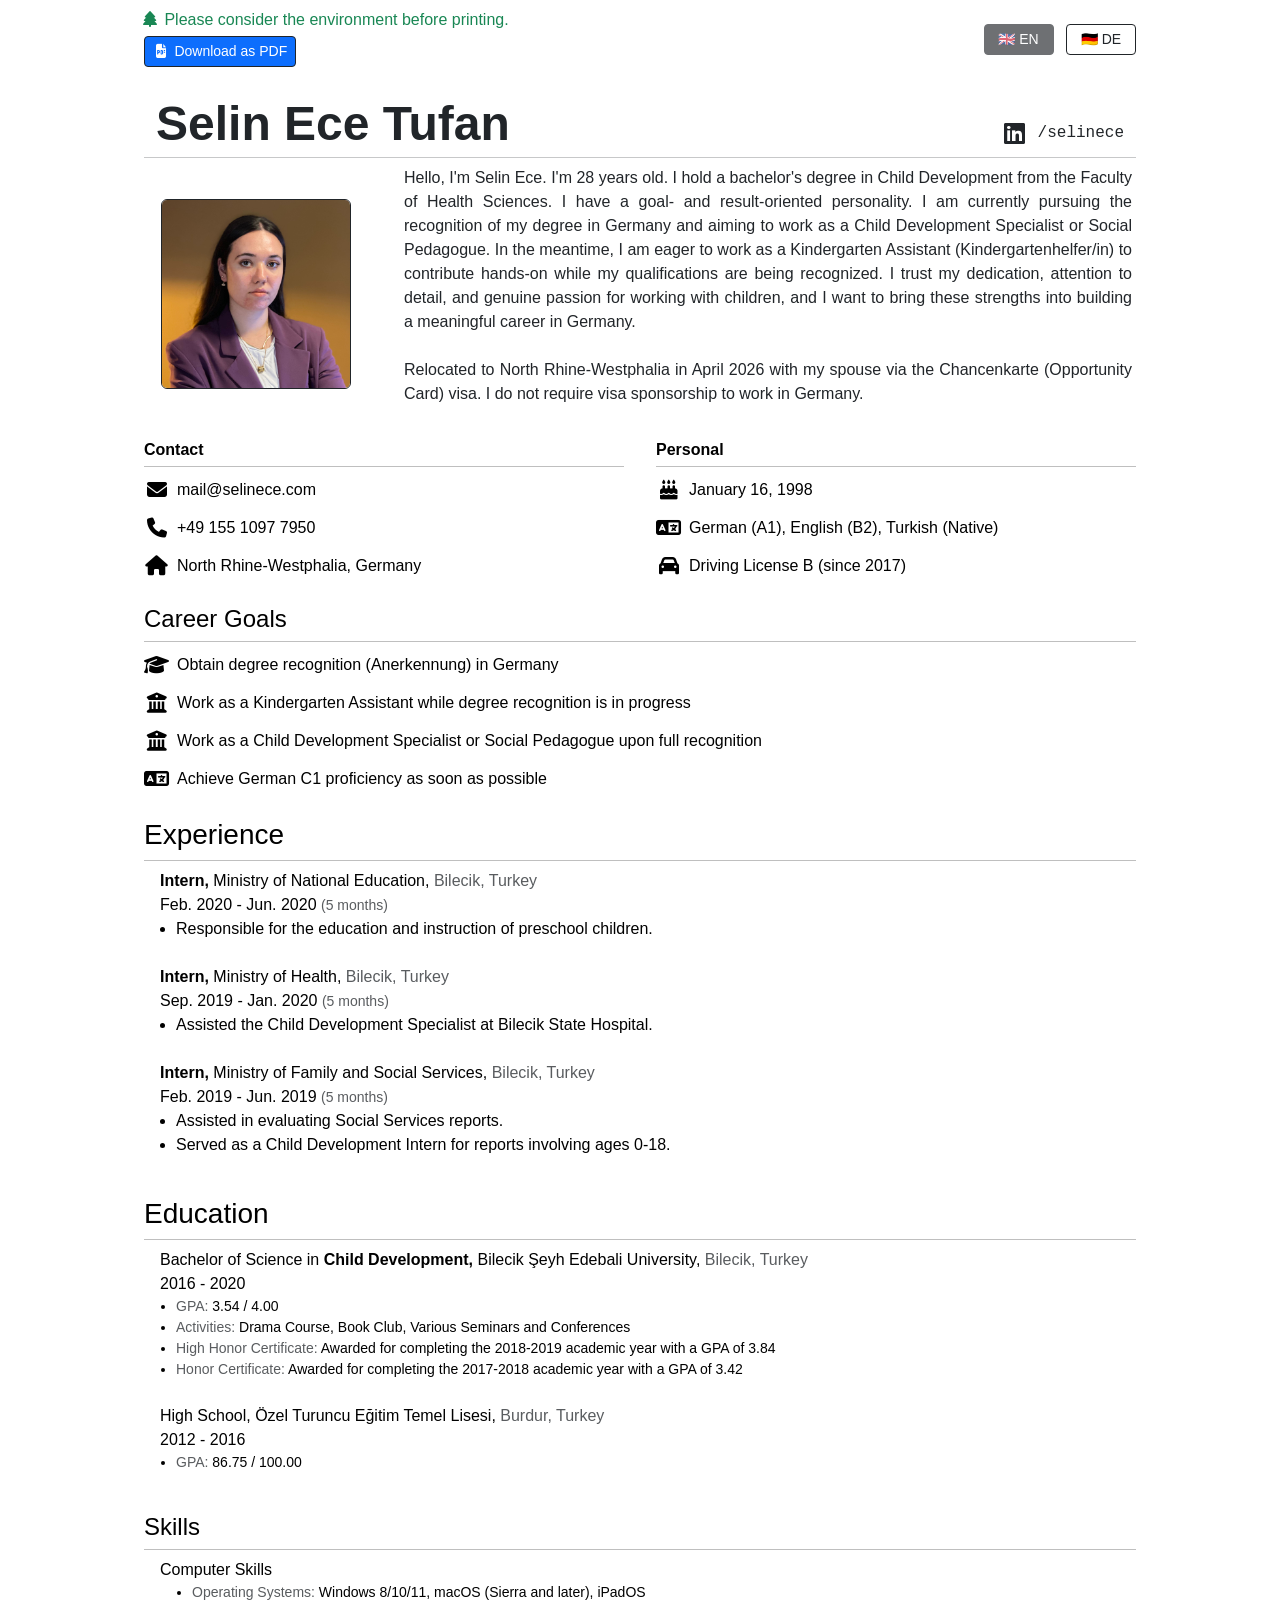
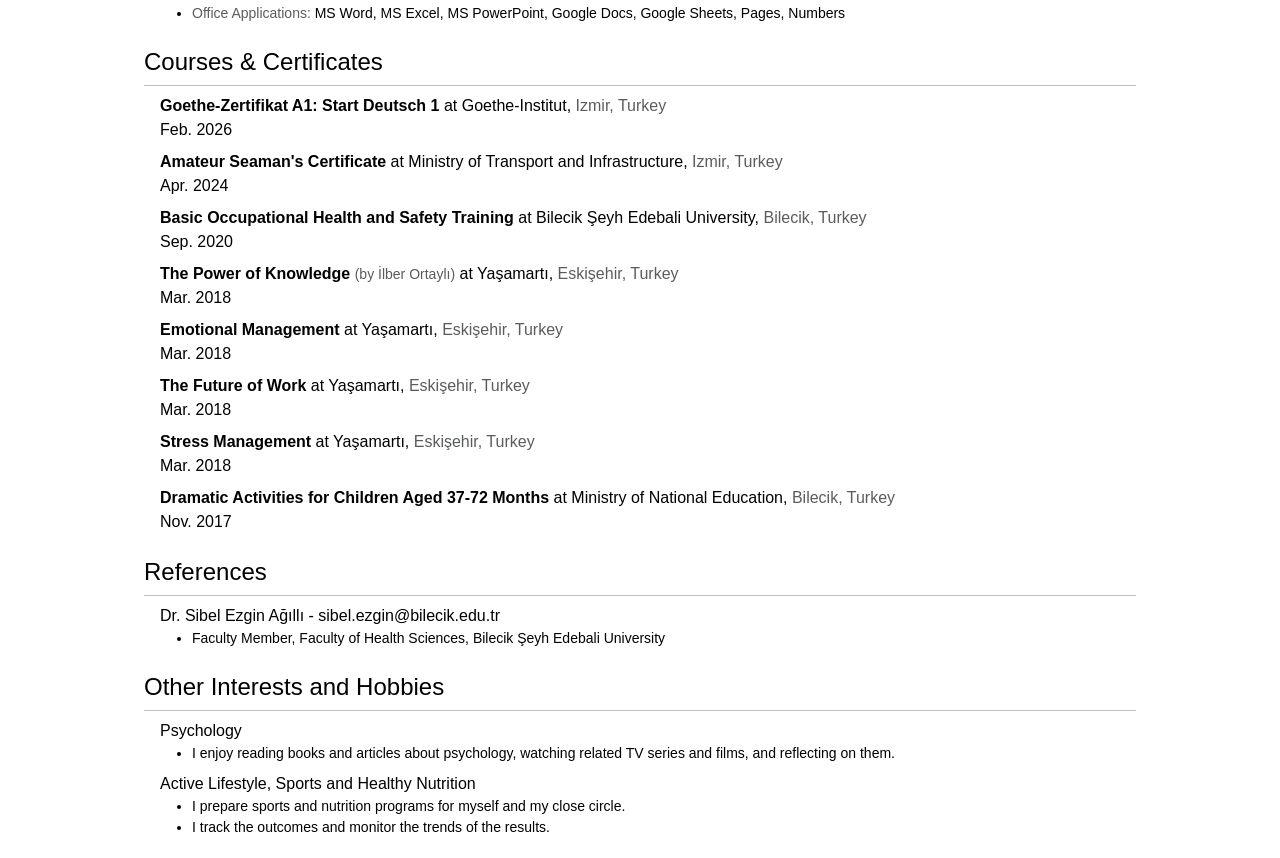
==== index.html @ 8e768ae7 "UI improvements: language selector, spacing, layout tweaks" ====
<!DOCTYPE html>
<html lang="en">

<head>

    <meta charset="utf-8">
    <meta name="keywords"
          content="Selin Ece Tufan">
    <meta name="description" content="Selin Ece Tufan's Personal Website">
    <meta name="author" content="Selin Ece Tufan">
    <meta name="google" content="notranslate"/>
    <meta name="viewport" content="width=device-width, initial-scale=1">
    <meta name="theme-color" content="#ffffff">
    <link rel="canonical" href="https://selinece.com"/>
    <link rel="alternate" hreflang="en" href="https://selinece.com/"/>
    <link rel="alternate" hreflang="de" href="https://selinece.com/de/"/>
    <link rel="alternate" hreflang="x-default" href="https://selinece.com/"/>

    <!-- Open Graph -->
    <meta property="og:type" content="website">
    <meta property="og:title" content="Selin Ece Tufan">
    <meta property="og:description" content="Selin Ece Tufan's Personal Website">
    <meta property="og:url" content="https://selinece.com/">
    <meta property="og:site_name" content="Selin Ece Tufan">

    <!-- Twitter/X Card -->
    <meta name="twitter:card" content="summary">
    <meta name="twitter:title" content="Selin Ece Tufan">
    <meta name="twitter:description" content="Selin Ece Tufan's Personal Website">
    <link rel="stylesheet" href="https://cdn.jsdelivr.net/npm/bootstrap@5.3.8/dist/css/bootstrap.min.css"
          integrity="sha384-sRIl4kxILFvY47J16cr9ZwB07vP4J8+LH7qKQnuqkuIAvNWLzeN8tE5YBujZqJLB" crossorigin="anonymous">
    <link href="assets/fontawesome-free-6.2.1-web/css/fontawesome.css" rel="stylesheet">
    <link href="assets/fontawesome-free-6.2.1-web/css/brands.css" rel="stylesheet">
    <link href="assets/fontawesome-free-6.2.1-web/css/solid.css" rel="stylesheet">
    <link rel="stylesheet" href="css/style.css">
    <title>Selin Ece Tufan</title>

    <!-- Structured Data -->
    <script type="application/ld+json">
    {
        "@context": "https://schema.org",
        "@type": "Person",
        "name": "Selin Ece Tufan",
        "url": "https://selinece.com",
        "image": "https://selinece.com/images/me.jpeg",
        "email": "mail@selinece.com",
        "address": {
            "@type": "PostalAddress",
            "addressRegion": "North Rhine-Westphalia",
            "addressCountry": "DE"
        },
        "sameAs": [
            "https://www.linkedin.com/in/selinece"
        ],
        "alumniOf": [
            {
                "@type": "CollegeOrUniversity",
                "name": "Bilecik Şeyh Edebali University"
            }
        ]
    }
    </script>
</head>

<body>
<div class="container content-width">

    <div class="row d-print-none align-items-center mt-2">
        <div class="col text-start">
			<span class="text-success">
				<i class="fas fa-tree fa-fw"></i>
				Please consider the environment before printing.
			</span>
            <br>
            <a class="btn btn-primary btn-sm m-1 border border-dark" href="pdf/Selin Ece Tufan.pdf"
               role="button">
                <i class="fas fa-file-pdf fa-fw"></i>
                Download as PDF
            </a>
        </div>
        <div class="col-auto text-end">
            <a href="/" class="btn btn-sm btn-dark m-1 disabled" style="min-width:70px;">🇬🇧 EN</a>
            <a href="/de/" class="btn btn-sm btn-outline-dark m-1" style="min-width:70px;">🇩🇪 DE</a>
        </div>
    </div>
    <div class="mb-4 d-print-none"></div>

    <div class="row justify-content-between ms-1 me-1 align-items-end">
        <div class="col-12 col-md-auto">
            <h1 class="display-5 text-nowrap m-0 fw-bold">
                Selin Ece Tufan
            </h1>
        </div>
        <div class="col-12 col-md-auto mt-2 mt-md-0">
            <div class="d-flex align-items-end">
                <div>
                    <a href="https://www.linkedin.com/in/selinece">
                        <i class="fab fa-linkedin fa-fw h4 text-dark"></i>
                    </a>
                </div>
                <p class="mb-2 ms-2 text-dark font-monospace">/selinece</p>
            </div>
        </div>
    </div>
    <hr class="my-1 ms-1 me-1 mb-2">
    <div class="row">
        <div class="col-md-3 d-flex align-items-center justify-content-center">
            <img src="images/me.jpeg" alt="Selin Ece Tufan" class="rounded img-fluid border border-dark"
                 style="max-height:190px;">
        </div>
        <div class="col ms-2 me-2">
            <p class="text-justify">
                Hello, I'm Selin Ece. I'm 28 years old. I hold a bachelor's degree in Child Development from the Faculty of Health Sciences. I have a goal- and result-oriented personality. I am currently pursuing the recognition of my degree in Germany and aiming to work as a Child Development Specialist or Social Pedagogue. In the meantime, I am eager to work as a Kindergarten Assistant (Kindergartenhelfer/in) to contribute hands-on while my qualifications are being recognized. I trust my dedication, attention to detail, and genuine passion for working with children, and I want to bring these strengths into building a meaningful career in Germany.
                <br><br>
                Relocated to North Rhine-Westphalia in April 2026 with my spouse via the Chancenkarte (Opportunity Card) visa. I do not require visa sponsorship to work in Germany.
            </p>
        </div>
    </div>

    <div class="row mt-3">
        <div class="col-md-6">
            <table class="table table-sm table-borderless">
                <thead>
                <tr>
                    <th class="mt-0 pt-0 mb-0 pb-0" colspan="2" scope="col">Contact</th>
                </tr>
                <tr>
                    <th colspan="2" scope="col">
                        <hr class="m-0">
                    </th>
                </tr>
                </thead>
                <tbody>
                <tr>
                    <td class="text-center lead max-w-30"><i class="fas fa-envelope fa-fw"></i></td>
                    <td class="align-middle">mail@selinece.com</td>
                </tr>
                <tr>
                    <td class="text-center lead max-w-30"><i class="fas fa-phone fa-fw"></i></td>
                    <td class="align-middle">+49 155 1097 7950</td>
                </tr>
                <tr>
                    <td class="text-center lead max-w-30"><i class="fas fa-home fa-fw"></i></td>
                    <td class="align-middle">North Rhine-Westphalia, Germany</td>
                </tr>
                </tbody>
            </table>
        </div>
        <div class="col-md-6">
            <table class="table table-sm table-borderless">
                <thead>
                <tr>
                    <th class="mt-0 pt-0 mb-0 pb-0" colspan="2" scope="col">Personal</th>
                </tr>
                <tr>
                    <th colspan="2" scope="col">
                        <hr class="m-0">
                    </th>
                </tr>
                </thead>
                <tbody>
                <tr>
                    <td class="text-center lead max-w-30"><i class="fas fa-birthday-cake"></i></td>
                    <td class="align-middle">January 16, 1998</td>
                </tr>
                <tr>
                    <td class="text-center lead max-w-30"><i class="fas fa-language"></i></td>
                    <td class="align-middle">German (A1), English (B2), Turkish (Native)</td>
                </tr>
                <tr>
                    <td class="text-center lead max-w-30"><i class="fas fa-car"></i></td>
                    <td class="align-middle">Driving License B (since 2017)</td>
                </tr>
                </tbody>
            </table>
        </div>
    </div>
    <div class="row">
        <div class="col">
            <table class="table table-sm table-borderless">
                <thead>
                <tr>
                    <th colspan="2" scope="col">
                        <p class="h4 m-0">Career Goals</p>
                    </th>
                </tr>
                <tr>
                    <th colspan="2" scope="col">
                        <hr class="my-0">
                    </th>
                </tr>
                </thead>
                <tbody>
                <tr>
                    <td class="text-center lead max-w-30">
                        <i class="fas fa-graduation-cap fa-fw"></i>
                    </td>
                    <td class="align-middle">
                        Obtain degree recognition (Anerkennung) in Germany
                    </td>
                </tr>
                <tr>
                    <td class="text-center lead max-w-30">
                        <i class="fas fa-building-columns fa-fw"></i>
                    </td>
                    <td class="align-middle">
                        Work as a Kindergarten Assistant while degree recognition is in progress
                    </td>
                </tr>
                <tr>
                    <td class="text-center lead max-w-30">
                        <i class="fas fa-building-columns fa-fw"></i>
                    </td>
                    <td class="align-middle">
                        Work as a Child Development Specialist or Social Pedagogue upon full recognition
                    </td>
                </tr>
                <tr>
                    <td class="text-center lead max-w-30">
                        <i class="fas fa-language fa-fw"></i>
                    </td>
                    <td class="align-middle">
                        Achieve German C1 proficiency as soon as possible
                    </td>
                </tr>
                </tbody>
            </table>
        </div>
    </div>
    <div class="row">
        <div class="col">
            <table class="table table-sm table-borderless">
                <thead>
                <tr>
                    <th colspan="2" scope="col">
                        <p class="h3 m-0">
                            Experience
                        </p>
                    </th>
                </tr>
                </thead>
                <tbody>
                <tr>
                    <td colspan="2">
                        <hr class="my-0">
                    </td>
                </tr>
                <tr>
                    <td colspan="2" class="mb-0 pb-0">
                        <div class="row justify-content-between me-1 ms-1">
                            <div>
                                <b>
                                    Intern,
                                </b>
                                Ministry of National Education,
                                <span class="text-muted">
									Bilecik, Turkey
								</span>
                            </div>
                            <div>
                                Feb. 2020 - Jun. 2020 <span
                                    class="text-muted text-nowrap small">(5 months)</span>
                            </div>
                        </div>
                    </td>
                </tr>
                <tr>
                    <td class="text-justify mt-0 pt-0" colspan="2">
                        <ul>
                            <li>Responsible for the education and instruction of preschool children.
                            </li>
                        </ul>
                    </td>
                </tr>
                <tr>
                    <td colspan="2" class="mb-0 pb-0">
                        <div class="row justify-content-between me-1 ms-1">
                            <div>
                                <b>
                                    Intern,
                                </b>
                                Ministry of Health,
                                <span class="text-muted">
									Bilecik, Turkey
								</span>
                            </div>
                            <div>
                                Sep. 2019 - Jan. 2020 <span
                                    class="text-muted text-nowrap small">(5 months)</span>
                            </div>
                        </div>
                    </td>
                </tr>
                <tr>
                    <td class="text-justify mt-0 pt-0" colspan="2">
                        <ul>
                            <li>Assisted the Child Development Specialist at Bilecik State Hospital.
                            </li>
                        </ul>
                    </td>
                </tr>
                <tr>
                    <td colspan="2" class="mb-0 pb-0">
                        <div class="row justify-content-between me-1 ms-1">
                            <div>
                                <b>
                                    Intern,
                                </b>
                                Ministry of Family and Social Services,
                                <span class="text-muted">
									Bilecik, Turkey
								</span>
                            </div>
                            <div>
                                Feb. 2019 - Jun. 2019 <span
                                    class="text-muted text-nowrap small">(5 months)</span>
                            </div>
                        </div>
                    </td>
                </tr>
                <tr>
                    <td class="text-justify mt-0 pt-0" colspan="2">
                        <ul>
                            <li>Assisted in evaluating Social Services reports.
                            </li>
                            <li>Served as a Child Development Intern for reports involving ages 0-18.
                            </li>
                        </ul>
                    </td>
                </tr>
                </tbody>
            </table>
        </div>
    </div>
    <div class="row">
        <div class="col">
            <table class="table table-sm table-borderless">
                <thead>
                <tr>
                    <th colspan="2" scope="col">
                        <p class="h3 m-0">Education</p>
                    </th>
                </tr>
                <tr>
                    <th colspan="2" scope="col">
                        <hr class="my-0">
                    </th>
                </tr>
                </thead>
                <tbody>
                <tr>
                    <td colspan="2" class="mb-0 pb-0">
                        <div class="row justify-content-between me-1 ms-1">
                            <div>
                                Bachelor of Science in
                                <b>Child Development, </b>
                                    Bilecik Şeyh Edebali University,
                                <span class="text-muted">
									Bilecik, Turkey
								</span>
                            </div>
                            <div>
                                2016 - 2020
                            </div>
                        </div>
                    </td>
                </tr>
                <tr>
                    <td class="text-justify mt-0 pt-0" colspan="2">
                        <ul>
                            <li class="small">
								<span class="text-muted">
									GPA:
								</span>
                                3.54 / 4.00
                            </li>
                            <li class="small">
								<span class="text-muted">
									Activities:
								</span>
                                Drama Course, Book Club, Various Seminars and Conferences
                            </li>
                            <li class="small">
								<span class="text-muted">
									High Honor Certificate:
								</span>
                                Awarded for completing the 2018-2019 academic year with a GPA of 3.84
                            </li>
                            <li class="small">
								<span class="text-muted">
									Honor Certificate:
								</span>
                                Awarded for completing the 2017-2018 academic year with a GPA of 3.42
                            </li>
                        </ul>
                    </td>
                </tr>
                <tr>
                    <td colspan="2" class="mb-0 pb-0">
                        <div class="row justify-content-between me-1 ms-1">
                            <div>
                                High School,
                                Özel Turuncu Eğitim Temel Lisesi,
                                <span class="text-muted">
									Burdur, Turkey
								</span>
                            </div>
                            <div>
                                2012 - 2016
                            </div>
                        </div>
                    </td>
                </tr>
                <tr>
                    <td class="text-justify mt-0 pt-0" colspan="2">
                        <ul>
                            <li class="small">
								<span class="text-muted">
									GPA:
								</span>
                                86.75 / 100.00
                            </li>
                        </ul>
                    </td>
                </tr>
                </tbody>
            </table>
        </div>
    </div>
    <div class="row">
        <div class="col">
            <table class="table table-sm table-borderless">
                <thead>
                <tr>
                    <th colspan="2" scope="col">
                        <p class="h4 m-0">Skills</p>
                    </th>
                </tr>
                <tr>
                    <th colspan="2" scope="col">
                        <hr class="my-0">
                    </th>
                </tr>
                </thead>
                <tbody>
                <tr>
                    <td colspan="2">
                        <div class="row justify-content-between me-1 ms-1">
                            <div>
                                Computer Skills
                                <br>
                                <ul class="m-0">
                                    <li class="small">
										<span class="text-muted">
											Operating Systems:
										</span>
                                        Windows 8/10/11, macOS (Sierra and later), iPadOS
                                    </li>
                                    <li class="small">
										<span class="text-muted">
											Office Applications:
										</span>
                                        MS Word, MS Excel, MS PowerPoint, Google Docs, Google Sheets, Pages, Numbers
                                    </li>
                                </ul>
                            </div>
                        </div>
                    </td>
                </tr>
                </tbody>
            </table>
        </div>
    </div>
    <div class="row">
        <div class="col">
            <table class="table table-sm table-borderless">
                <thead>
                <tr>
                    <th colspan="2" scope="col">
                        <p class="h4 m-0">Courses & Certificates</p>
                    </th>
                </tr>
                <tr>
                    <th colspan="2" scope="col">
                        <hr class="my-0">
                    </th>
                </tr>
                </thead>
                <tbody>
                <tr>
                    <td colspan="2">
                        <div class="row justify-content-between me-1 ms-1">
                            <div>
                                <b>Goethe-Zertifikat A1: Start Deutsch 1</b>
                                at Goethe-Institut,
                                <span class="text-muted">Izmir, Turkey</span>
                            </div>
                            <div>Feb. 2026</div>
                        </div>
                    </td>
                </tr>
                <tr>
                    <td colspan="2">
                        <div class="row justify-content-between me-1 ms-1">
                            <div>
                                <b>Amateur Seaman's Certificate</b>
                                at Ministry of Transport and Infrastructure,
                                <span class="text-muted">Izmir, Turkey</span>
                            </div>
                            <div>Apr. 2024</div>
                        </div>
                    </td>
                </tr>
                <tr>
                    <td colspan="2">
                        <div class="row justify-content-between me-1 ms-1">
                            <div>
                                <b>Basic Occupational Health and Safety Training</b>
                                at Bilecik Şeyh Edebali University,
                                <span class="text-muted">Bilecik, Turkey</span>
                            </div>
                            <div>Sep. 2020</div>
                        </div>
                    </td>
                </tr>
                <tr>
                    <td colspan="2">
                        <div class="row justify-content-between me-1 ms-1">
                            <div>
                                <b>The Power of Knowledge</b>
                                <span class="text-muted small">(by İlber Ortaylı)</span>
                                at Yaşamartı,
                                <span class="text-muted">Eskişehir, Turkey</span>
                            </div>
                            <div>Mar. 2018</div>
                        </div>
                    </td>
                </tr>
                <tr>
                    <td colspan="2">
                        <div class="row justify-content-between me-1 ms-1">
                            <div>
                                <b>Emotional Management</b>
                                at Yaşamartı,
                                <span class="text-muted">Eskişehir, Turkey</span>
                            </div>
                            <div>Mar. 2018</div>
                        </div>
                    </td>
                </tr>
                <tr>
                    <td colspan="2">
                        <div class="row justify-content-between me-1 ms-1">
                            <div>
                                <b>The Future of Work</b>
                                at Yaşamartı,
                                <span class="text-muted">Eskişehir, Turkey</span>
                            </div>
                            <div>Mar. 2018</div>
                        </div>
                    </td>
                </tr>
                <tr>
                    <td colspan="2">
                        <div class="row justify-content-between me-1 ms-1">
                            <div>
                                <b>Stress Management</b>
                                at Yaşamartı,
                                <span class="text-muted">Eskişehir, Turkey</span>
                            </div>
                            <div>Mar. 2018</div>
                        </div>
                    </td>
                </tr>
                <tr>
                    <td colspan="2">
                        <div class="row justify-content-between me-1 ms-1">
                            <div>
                                <b>Dramatic Activities for Children Aged 37-72 Months</b>
                                at Ministry of National Education,
                                <span class="text-muted">Bilecik, Turkey</span>
                            </div>
                            <div>Nov. 2017</div>
                        </div>
                    </td>
                </tr>
                </tbody>
            </table>
        </div>
    </div>
    <div class="row">
        <div class="col">
            <table class="table table-sm table-borderless">
                <thead>
                <tr>
                    <th colspan="2" scope="col">
                        <p class="h4 m-0">References</p>
                    </th>
                </tr>
                <tr>
                    <th colspan="2" scope="col">
                        <hr class="my-0">
                    </th>
                </tr>
                </thead>
                <tbody>
                <tr>
                    <td colspan="2">
                        <div class="row justify-content-between me-1 ms-1">
                            <div>
                                Dr. Sibel Ezgin Ağıllı - sibel.ezgin@bilecik.edu.tr
                                <br>
                                <ul class="m-0">
                                    <li class="small">
                                        Faculty Member, Faculty of Health Sciences, Bilecik Şeyh Edebali University
                                    </li>
                                </ul>
                            </div>
                        </div>
                    </td>
                </tr>
                </tbody>
            </table>
        </div>
    </div>
    <div class="row">
        <div class="col">
            <table class="table table-sm table-borderless">
                <thead>
                <tr>
                    <th colspan="2" scope="col">
                        <p class="h4 m-0">Other Interests and Hobbies</p>
                    </th>
                </tr>
                <tr>
                    <th colspan="2" scope="col">
                        <hr class="my-0">
                    </th>
                </tr>
                </thead>
                <tbody>
                <tr>
                    <td colspan="2">
                        <div class="row justify-content-between me-1 ms-1">
                            <div>
                                Psychology
                                <br>
                                <ul class="m-0">
                                    <li class="small">
                                        I enjoy reading books and articles about psychology, watching related TV series and films, and reflecting on them.
                                    </li>
                                </ul>
                            </div>
                        </div>
                    </td>
                </tr>
                <tr>
                    <td colspan="2">
                        <div class="row justify-content-between me-1 ms-1">
                            <div>
                                Active Lifestyle, Sports and Healthy Nutrition
                                <br>
                                <ul class="m-0">
                                    <li class="small">
                                        I prepare sports and nutrition programs for myself and my close circle.
                                    </li>
                                    <li class="small">
                                        I track the outcomes and monitor the trends of the results.
                                    </li>
                                </ul>
                            </div>
                        </div>
                    </td>
                </tr>
                </tbody>
            </table>
        </div>
    </div>
</div>

<script src="https://cdn.jsdelivr.net/npm/bootstrap@5.3.8/dist/js/bootstrap.bundle.min.js"
        integrity="sha384-FKyoEForCGlyvwx9Hj09JcYn3nv7wiPVlz7YYwJrWVcXK/BmnVDxM+D2scQbITxI" crossorigin="anonymous"></script>
<script async defer src="https://buttons.github.io/buttons.js"></script>

</body>

</html>
---- assets/fontawesome-free-6.2.1-web/css/brands.css ----
/*!
 * Font Awesome Free 6.2.1 by @fontawesome - https://fontawesome.com
 * License - https://fontawesome.com/license/free (Icons: CC BY 4.0, Fonts: SIL OFL 1.1, Code: MIT License)
 * Copyright 2022 Fonticons, Inc.
 */
:root, :host {
  --fa-style-family-brands: 'Font Awesome 6 Brands';
  --fa-font-brands: normal 400 1em/1 'Font Awesome 6 Brands'; }

@font-face {
  font-family: 'Font Awesome 6 Brands';
  font-style: normal;
  font-weight: 400;
  font-display: block;
  src: url("../webfonts/fa-brands-400.woff2") format("woff2"), url("../webfonts/fa-brands-400.ttf") format("truetype"); }

.fab,
.fa-brands {
  font-weight: 400; }

.fa-monero:before {
  content: "\f3d0"; }

.fa-hooli:before {
  content: "\f427"; }

.fa-yelp:before {
  content: "\f1e9"; }

.fa-cc-visa:before {
  content: "\f1f0"; }

.fa-lastfm:before {
  content: "\f202"; }

.fa-shopware:before {
  content: "\f5b5"; }

.fa-creative-commons-nc:before {
  content: "\f4e8"; }

.fa-aws:before {
  content: "\f375"; }

.fa-redhat:before {
  content: "\f7bc"; }

.fa-yoast:before {
  content: "\f2b1"; }

.fa-cloudflare:before {
  content: "\e07d"; }

.fa-ups:before {
  content: "\f7e0"; }

.fa-wpexplorer:before {
  content: "\f2de"; }

.fa-dyalog:before {
  content: "\f399"; }

.fa-bity:before {
  content: "\f37a"; }

.fa-stackpath:before {
  content: "\f842"; }

.fa-buysellads:before {
  content: "\f20d"; }

.fa-first-order:before {
  content: "\f2b0"; }

.fa-modx:before {
  content: "\f285"; }

.fa-guilded:before {
  content: "\e07e"; }

.fa-vnv:before {
  content: "\f40b"; }

.fa-square-js:before {
  content: "\f3b9"; }

.fa-js-square:before {
  content: "\f3b9"; }

.fa-microsoft:before {
  content: "\f3ca"; }

.fa-qq:before {
  content: "\f1d6"; }

.fa-orcid:before {
  content: "\f8d2"; }

.fa-java:before {
  content: "\f4e4"; }

.fa-invision:before {
  content: "\f7b0"; }

.fa-creative-commons-pd-alt:before {
  content: "\f4ed"; }

.fa-centercode:before {
  content: "\f380"; }

.fa-glide-g:before {
  content: "\f2a6"; }

.fa-drupal:before {
  content: "\f1a9"; }

.fa-hire-a-helper:before {
  content: "\f3b0"; }

.fa-creative-commons-by:before {
  content: "\f4e7"; }

.fa-unity:before {
  content: "\e049"; }

.fa-whmcs:before {
  content: "\f40d"; }

.fa-rocketchat:before {
  content: "\f3e8"; }

.fa-vk:before {
  content: "\f189"; }

.fa-untappd:before {
  content: "\f405"; }

.fa-mailchimp:before {
  content: "\f59e"; }

.fa-css3-alt:before {
  content: "\f38b"; }

.fa-square-reddit:before {
  content: "\f1a2"; }

.fa-reddit-square:before {
  content: "\f1a2"; }

.fa-vimeo-v:before {
  content: "\f27d"; }

.fa-contao:before {
  content: "\f26d"; }

.fa-square-font-awesome:before {
  content: "\e5ad"; }

.fa-deskpro:before {
  content: "\f38f"; }

.fa-sistrix:before {
  content: "\f3ee"; }

.fa-square-instagram:before {
  content: "\e055"; }

.fa-instagram-square:before {
  content: "\e055"; }

.fa-battle-net:before {
  content: "\f835"; }

.fa-the-red-yeti:before {
  content: "\f69d"; }

.fa-square-hacker-news:before {
  content: "\f3af"; }

.fa-hacker-news-square:before {
  content: "\f3af"; }

.fa-edge:before {
  content: "\f282"; }

.fa-napster:before {
  content: "\f3d2"; }

.fa-square-snapchat:before {
  content: "\f2ad"; }

.fa-snapchat-square:before {
  content: "\f2ad"; }

.fa-google-plus-g:before {
  content: "\f0d5"; }

.fa-artstation:before {
  content: "\f77a"; }

.fa-markdown:before {
  content: "\f60f"; }

.fa-sourcetree:before {
  content: "\f7d3"; }

.fa-google-plus:before {
  content: "\f2b3"; }

.fa-diaspora:before {
  content: "\f791"; }

.fa-foursquare:before {
  content: "\f180"; }

.fa-stack-overflow:before {
  content: "\f16c"; }

.fa-github-alt:before {
  content: "\f113"; }

.fa-phoenix-squadron:before {
  content: "\f511"; }

.fa-pagelines:before {
  content: "\f18c"; }

.fa-algolia:before {
  content: "\f36c"; }

.fa-red-river:before {
  content: "\f3e3"; }

.fa-creative-commons-sa:before {
  content: "\f4ef"; }

.fa-safari:before {
  content: "\f267"; }

.fa-google:before {
  content: "\f1a0"; }

.fa-square-font-awesome-stroke:before {
  content: "\f35c"; }

.fa-font-awesome-alt:before {
  content: "\f35c"; }

.fa-atlassian:before {
  content: "\f77b"; }

.fa-linkedin-in:before {
  content: "\f0e1"; }

.fa-digital-ocean:before {
  content: "\f391"; }

.fa-nimblr:before {
  content: "\f5a8"; }

.fa-chromecast:before {
  content: "\f838"; }

.fa-evernote:before {
  content: "\f839"; }

.fa-hacker-news:before {
  content: "\f1d4"; }

.fa-creative-commons-sampling:before {
  content: "\f4f0"; }

.fa-adversal:before {
  content: "\f36a"; }

.fa-creative-commons:before {
  content: "\f25e"; }

.fa-watchman-monitoring:before {
  content: "\e087"; }

.fa-fonticons:before {
  content: "\f280"; }

.fa-weixin:before {
  content: "\f1d7"; }

.fa-shirtsinbulk:before {
  content: "\f214"; }

.fa-codepen:before {
  content: "\f1cb"; }

.fa-git-alt:before {
  content: "\f841"; }

.fa-lyft:before {
  content: "\f3c3"; }

.fa-rev:before {
  content: "\f5b2"; }

.fa-windows:before {
  content: "\f17a"; }

.fa-wizards-of-the-coast:before {
  content: "\f730"; }

.fa-square-viadeo:before {
  content: "\f2aa"; }

.fa-viadeo-square:before {
  content: "\f2aa"; }

.fa-meetup:before {
  content: "\f2e0"; }

.fa-centos:before {
  content: "\f789"; }

.fa-adn:before {
  content: "\f170"; }

.fa-cloudsmith:before {
  content: "\f384"; }

.fa-pied-piper-alt:before {
  content: "\f1a8"; }

.fa-square-dribbble:before {
  content: "\f397"; }

.fa-dribbble-square:before {
  content: "\f397"; }

.fa-codiepie:before {
  content: "\f284"; }

.fa-node:before {
  content: "\f419"; }

.fa-mix:before {
  content: "\f3cb"; }

.fa-steam:before {
  content: "\f1b6"; }

.fa-cc-apple-pay:before {
  content: "\f416"; }

.fa-scribd:before {
  content: "\f28a"; }

.fa-openid:before {
  content: "\f19b"; }

.fa-instalod:before {
  content: "\e081"; }

.fa-expeditedssl:before {
  content: "\f23e"; }

.fa-sellcast:before {
  content: "\f2da"; }

.fa-square-twitter:before {
  content: "\f081"; }

.fa-twitter-square:before {
  content: "\f081"; }

.fa-r-project:before {
  content: "\f4f7"; }

.fa-delicious:before {
  content: "\f1a5"; }

.fa-freebsd:before {
  content: "\f3a4"; }

.fa-vuejs:before {
  content: "\f41f"; }

.fa-accusoft:before {
  content: "\f369"; }

.fa-ioxhost:before {
  content: "\f208"; }

.fa-fonticons-fi:before {
  content: "\f3a2"; }

.fa-app-store:before {
  content: "\f36f"; }

.fa-cc-mastercard:before {
  content: "\f1f1"; }

.fa-itunes-note:before {
  content: "\f3b5"; }

.fa-golang:before {
  content: "\e40f"; }

.fa-kickstarter:before {
  content: "\f3bb"; }

.fa-grav:before {
  content: "\f2d6"; }

.fa-weibo:before {
  content: "\f18a"; }

.fa-uncharted:before {
  content: "\e084"; }

.fa-firstdraft:before {
  content: "\f3a1"; }

.fa-square-youtube:before {
  content: "\f431"; }

.fa-youtube-square:before {
  content: "\f431"; }

.fa-wikipedia-w:before {
  content: "\f266"; }

.fa-wpressr:before {
  content: "\f3e4"; }

.fa-rendact:before {
  content: "\f3e4"; }

.fa-angellist:before {
  content: "\f209"; }

.fa-galactic-republic:before {
  content: "\f50c"; }

.fa-nfc-directional:before {
  content: "\e530"; }

.fa-skype:before {
  content: "\f17e"; }

.fa-joget:before {
  content: "\f3b7"; }

.fa-fedora:before {
  content: "\f798"; }

.fa-stripe-s:before {
  content: "\f42a"; }

.fa-meta:before {
  content: "\e49b"; }

.fa-laravel:before {
  content: "\f3bd"; }

.fa-hotjar:before {
  content: "\f3b1"; }

.fa-bluetooth-b:before {
  content: "\f294"; }

.fa-sticker-mule:before {
  content: "\f3f7"; }

.fa-creative-commons-zero:before {
  content: "\f4f3"; }

.fa-hips:before {
  content: "\f452"; }

.fa-behance:before {
  content: "\f1b4"; }

.fa-reddit:before {
  content: "\f1a1"; }

.fa-discord:before {
  content: "\f392"; }

.fa-chrome:before {
  content: "\f268"; }

.fa-app-store-ios:before {
  content: "\f370"; }

.fa-cc-discover:before {
  content: "\f1f2"; }

.fa-wpbeginner:before {
  content: "\f297"; }

.fa-confluence:before {
  content: "\f78d"; }

.fa-mdb:before {
  content: "\f8ca"; }

.fa-dochub:before {
  content: "\f394"; }

.fa-accessible-icon:before {
  content: "\f368"; }

.fa-ebay:before {
  content: "\f4f4"; }

.fa-amazon:before {
  content: "\f270"; }

.fa-unsplash:before {
  content: "\e07c"; }

.fa-yarn:before {
  content: "\f7e3"; }

.fa-square-steam:before {
  content: "\f1b7"; }

.fa-steam-square:before {
  content: "\f1b7"; }

.fa-500px:before {
  content: "\f26e"; }

.fa-square-vimeo:before {
  content: "\f194"; }

.fa-vimeo-square:before {
  content: "\f194"; }

.fa-asymmetrik:before {
  content: "\f372"; }

.fa-font-awesome:before {
  content: "\f2b4"; }

.fa-font-awesome-flag:before {
  content: "\f2b4"; }

.fa-font-awesome-logo-full:before {
  content: "\f2b4"; }

.fa-gratipay:before {
  content: "\f184"; }

.fa-apple:before {
  content: "\f179"; }

.fa-hive:before {
  content: "\e07f"; }

.fa-gitkraken:before {
  content: "\f3a6"; }

.fa-keybase:before {
  content: "\f4f5"; }

.fa-apple-pay:before {
  content: "\f415"; }

.fa-padlet:before {
  content: "\e4a0"; }

.fa-amazon-pay:before {
  content: "\f42c"; }

.fa-square-github:before {
  content: "\f092"; }

.fa-github-square:before {
  content: "\f092"; }

.fa-stumbleupon:before {
  content: "\f1a4"; }

.fa-fedex:before {
  content: "\f797"; }

.fa-phoenix-framework:before {
  content: "\f3dc"; }

.fa-shopify:before {
  content: "\e057"; }

.fa-neos:before {
  content: "\f612"; }

.fa-hackerrank:before {
  content: "\f5f7"; }

.fa-researchgate:before {
  content: "\f4f8"; }

.fa-swift:before {
  content: "\f8e1"; }

.fa-angular:before {
  content: "\f420"; }

.fa-speakap:before {
  content: "\f3f3"; }

.fa-angrycreative:before {
  content: "\f36e"; }

.fa-y-combinator:before {
  content: "\f23b"; }

.fa-empire:before {
  content: "\f1d1"; }

.fa-envira:before {
  content: "\f299"; }

.fa-square-gitlab:before {
  content: "\e5ae"; }

.fa-gitlab-square:before {
  content: "\e5ae"; }

.fa-studiovinari:before {
  content: "\f3f8"; }

.fa-pied-piper:before {
  content: "\f2ae"; }

.fa-wordpress:before {
  content: "\f19a"; }

.fa-product-hunt:before {
  content: "\f288"; }

.fa-firefox:before {
  content: "\f269"; }

.fa-linode:before {
  content: "\f2b8"; }

.fa-goodreads:before {
  content: "\f3a8"; }

.fa-square-odnoklassniki:before {
  content: "\f264"; }

.fa-odnoklassniki-square:before {
  content: "\f264"; }

.fa-jsfiddle:before {
  content: "\f1cc"; }

.fa-sith:before {
  content: "\f512"; }

.fa-themeisle:before {
  content: "\f2b2"; }

.fa-page4:before {
  content: "\f3d7"; }

.fa-hashnode:before {
  content: "\e499"; }

.fa-react:before {
  content: "\f41b"; }

.fa-cc-paypal:before {
  content: "\f1f4"; }

.fa-squarespace:before {
  content: "\f5be"; }

.fa-cc-stripe:before {
  content: "\f1f5"; }

.fa-creative-commons-share:before {
  content: "\f4f2"; }

.fa-bitcoin:before {
  content: "\f379"; }

.fa-keycdn:before {
  content: "\f3ba"; }

.fa-opera:before {
  content: "\f26a"; }

.fa-itch-io:before {
  content: "\f83a"; }

.fa-umbraco:before {
  content: "\f8e8"; }

.fa-galactic-senate:before {
  content: "\f50d"; }

.fa-ubuntu:before {
  content: "\f7df"; }

.fa-draft2digital:before {
  content: "\f396"; }

.fa-stripe:before {
  content: "\f429"; }

.fa-houzz:before {
  content: "\f27c"; }

.fa-gg:before {
  content: "\f260"; }

.fa-dhl:before {
  content: "\f790"; }

.fa-square-pinterest:before {
  content: "\f0d3"; }

.fa-pinterest-square:before {
  content: "\f0d3"; }

.fa-xing:before {
  content: "\f168"; }

.fa-blackberry:before {
  content: "\f37b"; }

.fa-creative-commons-pd:before {
  content: "\f4ec"; }

.fa-playstation:before {
  content: "\f3df"; }

.fa-quinscape:before {
  content: "\f459"; }

.fa-less:before {
  content: "\f41d"; }

.fa-blogger-b:before {
  content: "\f37d"; }

.fa-opencart:before {
  content: "\f23d"; }

.fa-vine:before {
  content: "\f1ca"; }

.fa-paypal:before {
  content: "\f1ed"; }

.fa-gitlab:before {
  content: "\f296"; }

.fa-typo3:before {
  content: "\f42b"; }

.fa-reddit-alien:before {
  content: "\f281"; }

.fa-yahoo:before {
  content: "\f19e"; }

.fa-dailymotion:before {
  content: "\e052"; }

.fa-affiliatetheme:before {
  content: "\f36b"; }

.fa-pied-piper-pp:before {
  content: "\f1a7"; }

.fa-bootstrap:before {
  content: "\f836"; }

.fa-odnoklassniki:before {
  content: "\f263"; }

.fa-nfc-symbol:before {
  content: "\e531"; }

.fa-ethereum:before {
  content: "\f42e"; }

.fa-speaker-deck:before {
  content: "\f83c"; }

.fa-creative-commons-nc-eu:before {
  content: "\f4e9"; }

.fa-patreon:before {
  content: "\f3d9"; }

.fa-avianex:before {
  content: "\f374"; }

.fa-ello:before {
  content: "\f5f1"; }

.fa-gofore:before {
  content: "\f3a7"; }

.fa-bimobject:before {
  content: "\f378"; }

.fa-facebook-f:before {
  content: "\f39e"; }

.fa-square-google-plus:before {
  content: "\f0d4"; }

.fa-google-plus-square:before {
  content: "\f0d4"; }

.fa-mandalorian:before {
  content: "\f50f"; }

.fa-first-order-alt:before {
  content: "\f50a"; }

.fa-osi:before {
  content: "\f41a"; }

.fa-google-wallet:before {
  content: "\f1ee"; }

.fa-d-and-d-beyond:before {
  content: "\f6ca"; }

.fa-periscope:before {
  content: "\f3da"; }

.fa-fulcrum:before {
  content: "\f50b"; }

.fa-cloudscale:before {
  content: "\f383"; }

.fa-forumbee:before {
  content: "\f211"; }

.fa-mizuni:before {
  content: "\f3cc"; }

.fa-schlix:before {
  content: "\f3ea"; }

.fa-square-xing:before {
  content: "\f169"; }

.fa-xing-square:before {
  content: "\f169"; }

.fa-bandcamp:before {
  content: "\f2d5"; }

.fa-wpforms:before {
  content: "\f298"; }

.fa-cloudversify:before {
  content: "\f385"; }

.fa-usps:before {
  content: "\f7e1"; }

.fa-megaport:before {
  content: "\f5a3"; }

.fa-magento:before {
  content: "\f3c4"; }

.fa-spotify:before {
  content: "\f1bc"; }

.fa-optin-monster:before {
  content: "\f23c"; }

.fa-fly:before {
  content: "\f417"; }

.fa-aviato:before {
  content: "\f421"; }

.fa-itunes:before {
  content: "\f3b4"; }

.fa-cuttlefish:before {
  content: "\f38c"; }

.fa-blogger:before {
  content: "\f37c"; }

.fa-flickr:before {
  content: "\f16e"; }

.fa-viber:before {
  content: "\f409"; }

.fa-soundcloud:before {
  content: "\f1be"; }

.fa-digg:before {
  content: "\f1a6"; }

.fa-tencent-weibo:before {
  content: "\f1d5"; }

.fa-symfony:before {
  content: "\f83d"; }

.fa-maxcdn:before {
  content: "\f136"; }

.fa-etsy:before {
  content: "\f2d7"; }

.fa-facebook-messenger:before {
  content: "\f39f"; }

.fa-audible:before {
  content: "\f373"; }

.fa-think-peaks:before {
  content: "\f731"; }

.fa-bilibili:before {
  content: "\e3d9"; }

.fa-erlang:before {
  content: "\f39d"; }

.fa-cotton-bureau:before {
  content: "\f89e"; }

.fa-dashcube:before {
  content: "\f210"; }

.fa-42-group:before {
  content: "\e080"; }

.fa-innosoft:before {
  content: "\e080"; }

.fa-stack-exchange:before {
  content: "\f18d"; }

.fa-elementor:before {
  content: "\f430"; }

.fa-square-pied-piper:before {
  content: "\e01e"; }

.fa-pied-piper-square:before {
  content: "\e01e"; }

.fa-creative-commons-nd:before {
  content: "\f4eb"; }

.fa-palfed:before {
  content: "\f3d8"; }

.fa-superpowers:before {
  content: "\f2dd"; }

.fa-resolving:before {
  content: "\f3e7"; }

.fa-xbox:before {
  content: "\f412"; }

.fa-searchengin:before {
  content: "\f3eb"; }

.fa-tiktok:before {
  content: "\e07b"; }

.fa-square-facebook:before {
  content: "\f082"; }

.fa-facebook-square:before {
  content: "\f082"; }

.fa-renren:before {
  content: "\f18b"; }

.fa-linux:before {
  content: "\f17c"; }

.fa-glide:before {
  content: "\f2a5"; }

.fa-linkedin:before {
  content: "\f08c"; }

.fa-hubspot:before {
  content: "\f3b2"; }

.fa-deploydog:before {
  content: "\f38e"; }

.fa-twitch:before {
  content: "\f1e8"; }

.fa-ravelry:before {
  content: "\f2d9"; }

.fa-mixer:before {
  content: "\e056"; }

.fa-square-lastfm:before {
  content: "\f203"; }

.fa-lastfm-square:before {
  content: "\f203"; }

.fa-vimeo:before {
  content: "\f40a"; }

.fa-mendeley:before {
  content: "\f7b3"; }

.fa-uniregistry:before {
  content: "\f404"; }

.fa-figma:before {
  content: "\f799"; }

.fa-creative-commons-remix:before {
  content: "\f4ee"; }

.fa-cc-amazon-pay:before {
  content: "\f42d"; }

.fa-dropbox:before {
  content: "\f16b"; }

.fa-instagram:before {
  content: "\f16d"; }

.fa-cmplid:before {
  content: "\e360"; }

.fa-facebook:before {
  content: "\f09a"; }

.fa-gripfire:before {
  content: "\f3ac"; }

.fa-jedi-order:before {
  content: "\f50e"; }

.fa-uikit:before {
  content: "\f403"; }

.fa-fort-awesome-alt:before {
  content: "\f3a3"; }

.fa-phabricator:before {
  content: "\f3db"; }

.fa-ussunnah:before {
  content: "\f407"; }

.fa-earlybirds:before {
  content: "\f39a"; }

.fa-trade-federation:before {
  content: "\f513"; }

.fa-autoprefixer:before {
  content: "\f41c"; }

.fa-whatsapp:before {
  content: "\f232"; }

.fa-slideshare:before {
  content: "\f1e7"; }

.fa-google-play:before {
  content: "\f3ab"; }

.fa-viadeo:before {
  content: "\f2a9"; }

.fa-line:before {
  content: "\f3c0"; }

.fa-google-drive:before {
  content: "\f3aa"; }

.fa-servicestack:before {
  content: "\f3ec"; }

.fa-simplybuilt:before {
  content: "\f215"; }

.fa-bitbucket:before {
  content: "\f171"; }

.fa-imdb:before {
  content: "\f2d8"; }

.fa-deezer:before {
  content: "\e077"; }

.fa-raspberry-pi:before {
  content: "\f7bb"; }

.fa-jira:before {
  content: "\f7b1"; }

.fa-docker:before {
  content: "\f395"; }

.fa-screenpal:before {
  content: "\e570"; }

.fa-bluetooth:before {
  content: "\f293"; }

.fa-gitter:before {
  content: "\f426"; }

.fa-d-and-d:before {
  content: "\f38d"; }

.fa-microblog:before {
  content: "\e01a"; }

.fa-cc-diners-club:before {
  content: "\f24c"; }

.fa-gg-circle:before {
  content: "\f261"; }

.fa-pied-piper-hat:before {
  content: "\f4e5"; }

.fa-kickstarter-k:before {
  content: "\f3bc"; }

.fa-yandex:before {
  content: "\f413"; }

.fa-readme:before {
  content: "\f4d5"; }

.fa-html5:before {
  content: "\f13b"; }

.fa-sellsy:before {
  content: "\f213"; }

.fa-sass:before {
  content: "\f41e"; }

.fa-wirsindhandwerk:before {
  content: "\e2d0"; }

.fa-wsh:before {
  content: "\e2d0"; }

.fa-buromobelexperte:before {
  content: "\f37f"; }

.fa-salesforce:before {
  content: "\f83b"; }

.fa-octopus-deploy:before {
  content: "\e082"; }

.fa-medapps:before {
  content: "\f3c6"; }

.fa-ns8:before {
  content: "\f3d5"; }

.fa-pinterest-p:before {
  content: "\f231"; }

.fa-apper:before {
  content: "\f371"; }

.fa-fort-awesome:before {
  content: "\f286"; }

.fa-waze:before {
  content: "\f83f"; }

.fa-cc-jcb:before {
  content: "\f24b"; }

.fa-snapchat:before {
  content: "\f2ab"; }

.fa-snapchat-ghost:before {
  content: "\f2ab"; }

.fa-fantasy-flight-games:before {
  content: "\f6dc"; }

.fa-rust:before {
  content: "\e07a"; }

.fa-wix:before {
  content: "\f5cf"; }

.fa-square-behance:before {
  content: "\f1b5"; }

.fa-behance-square:before {
  content: "\f1b5"; }

.fa-supple:before {
  content: "\f3f9"; }

.fa-rebel:before {
  content: "\f1d0"; }

.fa-css3:before {
  content: "\f13c"; }

.fa-staylinked:before {
  content: "\f3f5"; }

.fa-kaggle:before {
  content: "\f5fa"; }

.fa-space-awesome:before {
  content: "\e5ac"; }

.fa-deviantart:before {
  content: "\f1bd"; }

.fa-cpanel:before {
  content: "\f388"; }

.fa-goodreads-g:before {
  content: "\f3a9"; }

.fa-square-git:before {
  content: "\f1d2"; }

.fa-git-square:before {
  content: "\f1d2"; }

.fa-square-tumblr:before {
  content: "\f174"; }

.fa-tumblr-square:before {
  content: "\f174"; }

.fa-trello:before {
  content: "\f181"; }

.fa-creative-commons-nc-jp:before {
  content: "\f4ea"; }

.fa-get-pocket:before {
  content: "\f265"; }

.fa-perbyte:before {
  content: "\e083"; }

.fa-grunt:before {
  content: "\f3ad"; }

.fa-weebly:before {
  content: "\f5cc"; }

.fa-connectdevelop:before {
  content: "\f20e"; }

.fa-leanpub:before {
  content: "\f212"; }

.fa-black-tie:before {
  content: "\f27e"; }

.fa-themeco:before {
  content: "\f5c6"; }

.fa-python:before {
  content: "\f3e2"; }

.fa-android:before {
  content: "\f17b"; }

.fa-bots:before {
  content: "\e340"; }

.fa-free-code-camp:before {
  content: "\f2c5"; }

.fa-hornbill:before {
  content: "\f592"; }

.fa-js:before {
  content: "\f3b8"; }

.fa-ideal:before {
  content: "\e013"; }

.fa-git:before {
  content: "\f1d3"; }

.fa-dev:before {
  content: "\f6cc"; }

.fa-sketch:before {
  content: "\f7c6"; }

.fa-yandex-international:before {
  content: "\f414"; }

.fa-cc-amex:before {
  content: "\f1f3"; }

.fa-uber:before {
  content: "\f402"; }

.fa-github:before {
  content: "\f09b"; }

.fa-php:before {
  content: "\f457"; }

.fa-alipay:before {
  content: "\f642"; }

.fa-youtube:before {
  content: "\f167"; }

.fa-skyatlas:before {
  content: "\f216"; }

.fa-firefox-browser:before {
  content: "\e007"; }

.fa-replyd:before {
  content: "\f3e6"; }

.fa-suse:before {
  content: "\f7d6"; }

.fa-jenkins:before {
  content: "\f3b6"; }

.fa-twitter:before {
  content: "\f099"; }

.fa-rockrms:before {
  content: "\f3e9"; }

.fa-pinterest:before {
  content: "\f0d2"; }

.fa-buffer:before {
  content: "\f837"; }

.fa-npm:before {
  content: "\f3d4"; }

.fa-yammer:before {
  content: "\f840"; }

.fa-btc:before {
  content: "\f15a"; }

.fa-dribbble:before {
  content: "\f17d"; }

.fa-stumbleupon-circle:before {
  content: "\f1a3"; }

.fa-internet-explorer:before {
  content: "\f26b"; }

.fa-telegram:before {
  content: "\f2c6"; }

.fa-telegram-plane:before {
  content: "\f2c6"; }

.fa-old-republic:before {
  content: "\f510"; }

.fa-square-whatsapp:before {
  content: "\f40c"; }

.fa-whatsapp-square:before {
  content: "\f40c"; }

.fa-node-js:before {
  content: "\f3d3"; }

.fa-edge-legacy:before {
  content: "\e078"; }

.fa-slack:before {
  content: "\f198"; }

.fa-slack-hash:before {
  content: "\f198"; }

.fa-medrt:before {
  content: "\f3c8"; }

.fa-usb:before {
  content: "\f287"; }

.fa-tumblr:before {
  content: "\f173"; }

.fa-vaadin:before {
  content: "\f408"; }

.fa-quora:before {
  content: "\f2c4"; }

.fa-reacteurope:before {
  content: "\f75d"; }

.fa-medium:before {
  content: "\f23a"; }

.fa-medium-m:before {
  content: "\f23a"; }

.fa-amilia:before {
  content: "\f36d"; }

.fa-mixcloud:before {
  content: "\f289"; }

.fa-flipboard:before {
  content: "\f44d"; }

.fa-viacoin:before {
  content: "\f237"; }

.fa-critical-role:before {
  content: "\f6c9"; }

.fa-sitrox:before {
  content: "\e44a"; }

.fa-discourse:before {
  content: "\f393"; }

.fa-joomla:before {
  content: "\f1aa"; }

.fa-mastodon:before {
  content: "\f4f6"; }

.fa-airbnb:before {
  content: "\f834"; }

.fa-wolf-pack-battalion:before {
  content: "\f514"; }

.fa-buy-n-large:before {
  content: "\f8a6"; }

.fa-gulp:before {
  content: "\f3ae"; }

.fa-creative-commons-sampling-plus:before {
  content: "\f4f1"; }

.fa-strava:before {
  content: "\f428"; }

.fa-ember:before {
  content: "\f423"; }

.fa-canadian-maple-leaf:before {
  content: "\f785"; }

.fa-teamspeak:before {
  content: "\f4f9"; }

.fa-pushed:before {
  content: "\f3e1"; }

.fa-wordpress-simple:before {
  content: "\f411"; }

.fa-nutritionix:before {
  content: "\f3d6"; }

.fa-wodu:before {
  content: "\e088"; }

.fa-google-pay:before {
  content: "\e079"; }

.fa-intercom:before {
  content: "\f7af"; }

.fa-zhihu:before {
  content: "\f63f"; }

.fa-korvue:before {
  content: "\f42f"; }

.fa-pix:before {
  content: "\e43a"; }

.fa-steam-symbol:before {
  content: "\f3f6"; }
---- assets/fontawesome-free-6.2.1-web/css/solid.css ----
/*!
 * Font Awesome Free 6.2.1 by @fontawesome - https://fontawesome.com
 * License - https://fontawesome.com/license/free (Icons: CC BY 4.0, Fonts: SIL OFL 1.1, Code: MIT License)
 * Copyright 2022 Fonticons, Inc.
 */
:root, :host {
  --fa-style-family-classic: 'Font Awesome 6 Free';
  --fa-font-solid: normal 900 1em/1 'Font Awesome 6 Free'; }

@font-face {
  font-family: 'Font Awesome 6 Free';
  font-style: normal;
  font-weight: 900;
  font-display: block;
  src: url("../webfonts/fa-solid-900.woff2") format("woff2"), url("../webfonts/fa-solid-900.ttf") format("truetype"); }

.fas,
.fa-solid {
  font-weight: 900; }
---- css/style.css ----
body {
	font-family: sans-serif;
}

.content-width {
	max-width: 1024px;
}

@media print {
	.content-width {
		max-width: 100%;
	}

	@page {
		margin: 0.5in;

		@bottom-center {
			content: counter(page) "/" counter(pages);
			font-size: 10pt;
			color: #6c757d;
		}
	}
}

.max-w-30 {
	width: 30px !important;
}

.text-justify {
	text-align: justify;
}

a:link {
	text-decoration: none;
}

a:visited {
	text-decoration: none;
}

a:hover {
	text-decoration: none;
}

a:active {
	text-decoration: none;
}
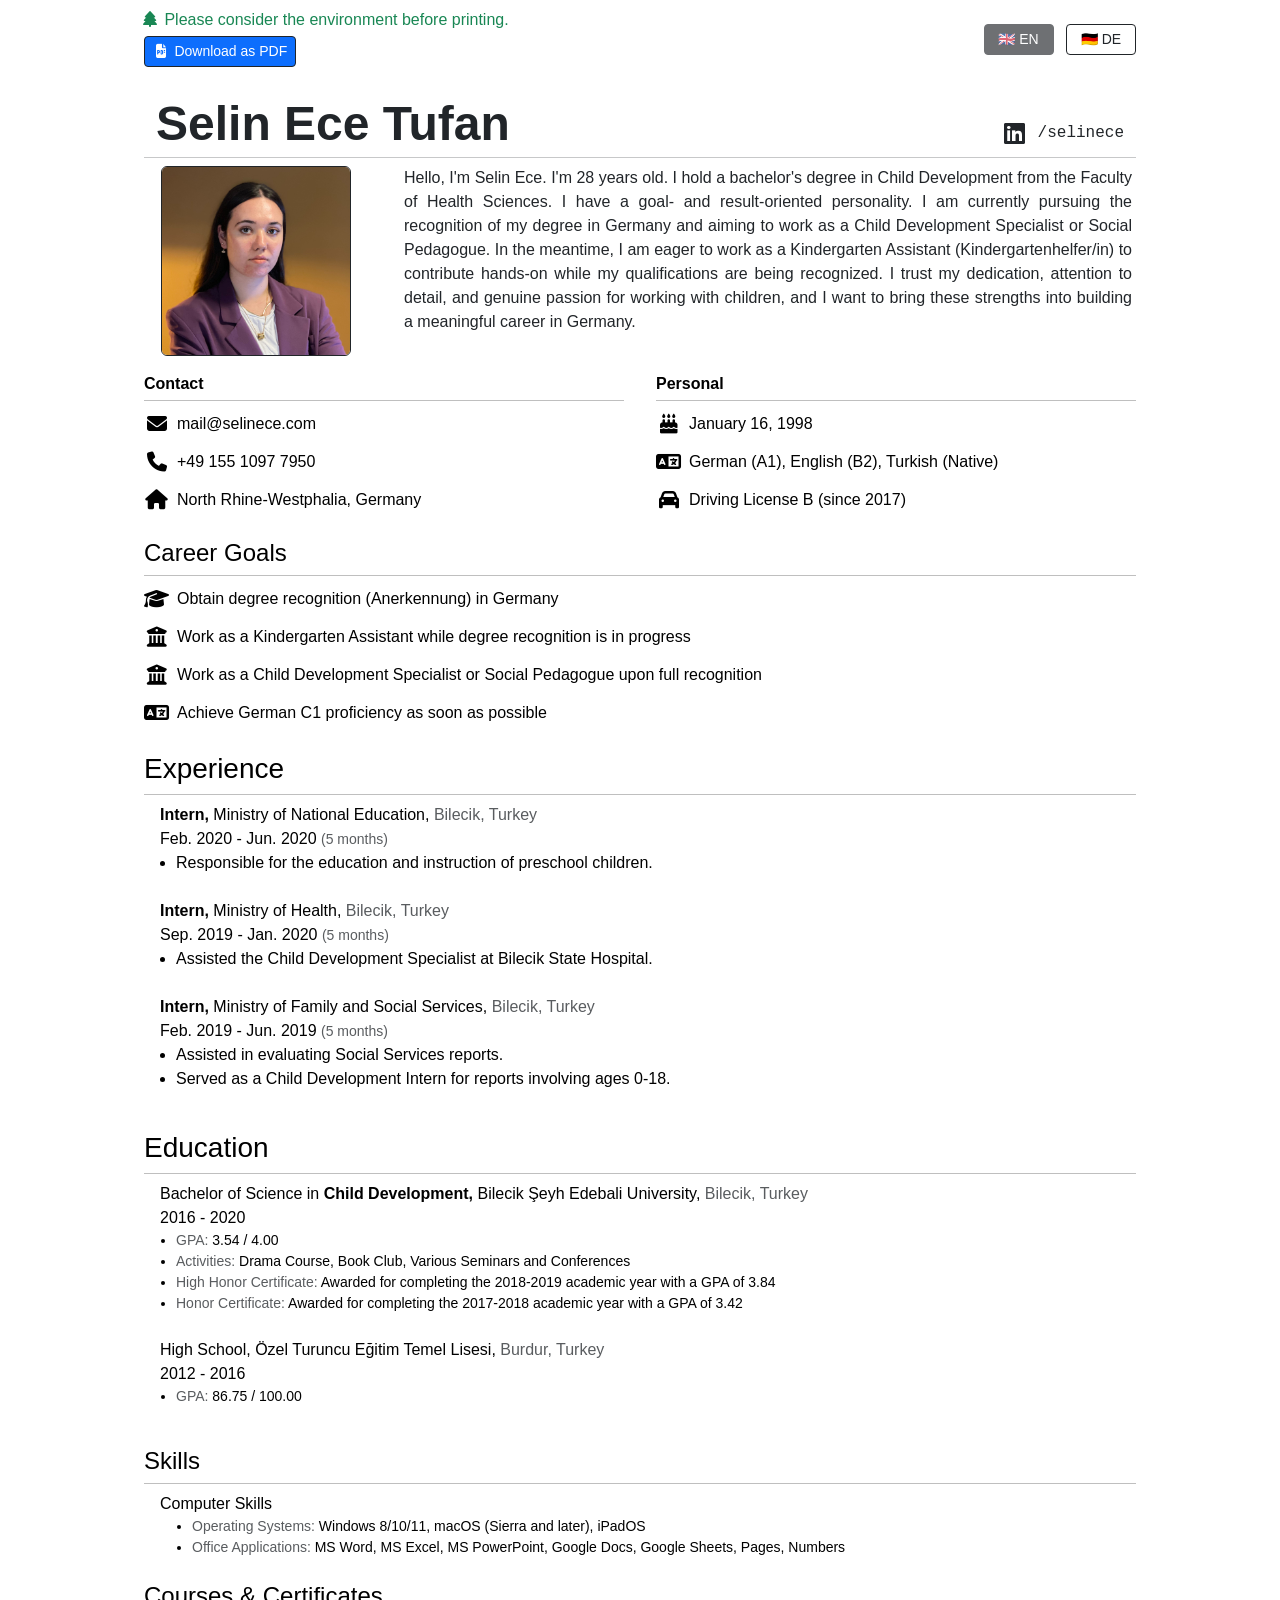
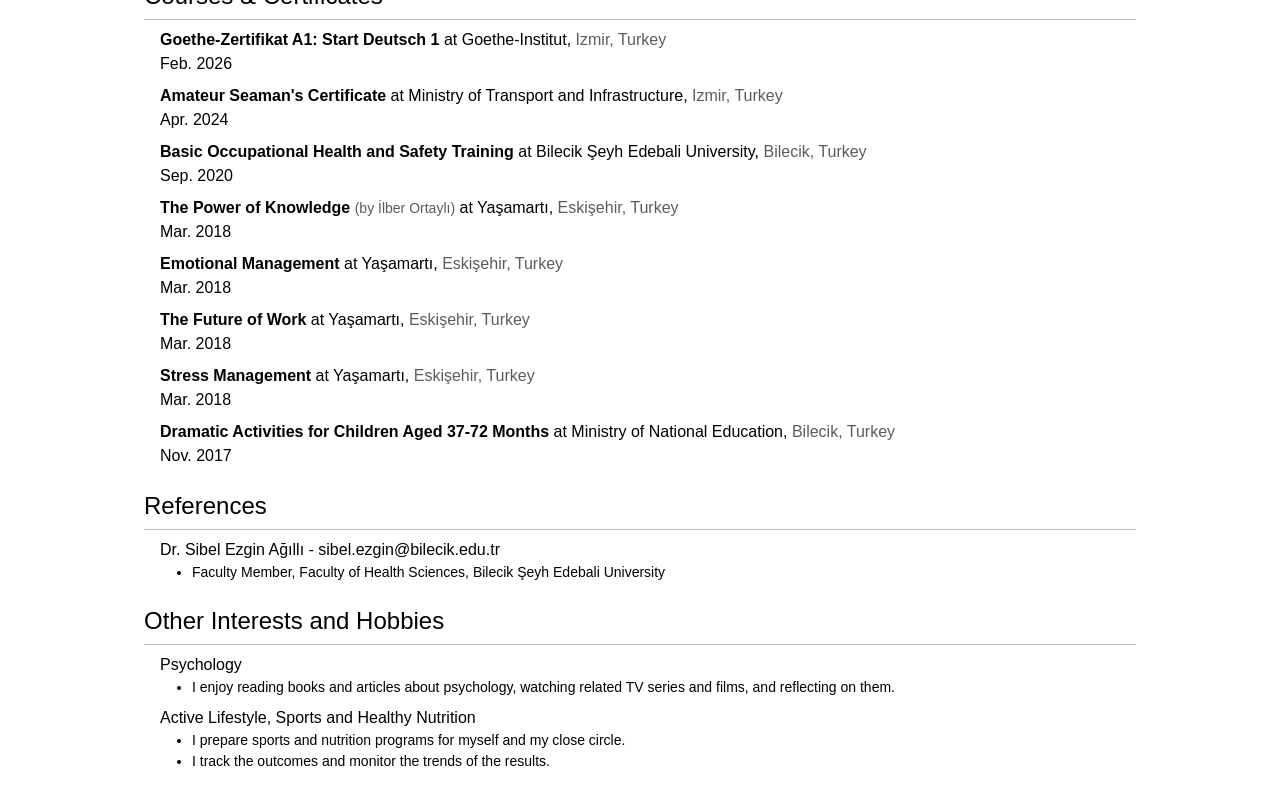
==== commit bb7f92e5: "Update index.html" ====
--- a/index.html
+++ b/index.html
@@ -111,8 +111,6 @@
         <div class="col ms-2 me-2">
             <p class="text-justify">
                 Hello, I'm Selin Ece. I'm 28 years old. I hold a bachelor's degree in Child Development from the Faculty of Health Sciences. I have a goal- and result-oriented personality. I am currently pursuing the recognition of my degree in Germany and aiming to work as a Child Development Specialist or Social Pedagogue. In the meantime, I am eager to work as a Kindergarten Assistant (Kindergartenhelfer/in) to contribute hands-on while my qualifications are being recognized. I trust my dedication, attention to detail, and genuine passion for working with children, and I want to bring these strengths into building a meaningful career in Germany.
-                <br><br>
-                Relocated to North Rhine-Westphalia in April 2026 with my spouse via the Chancenkarte (Opportunity Card) visa. I do not require visa sponsorship to work in Germany.
             </p>
         </div>
     </div>
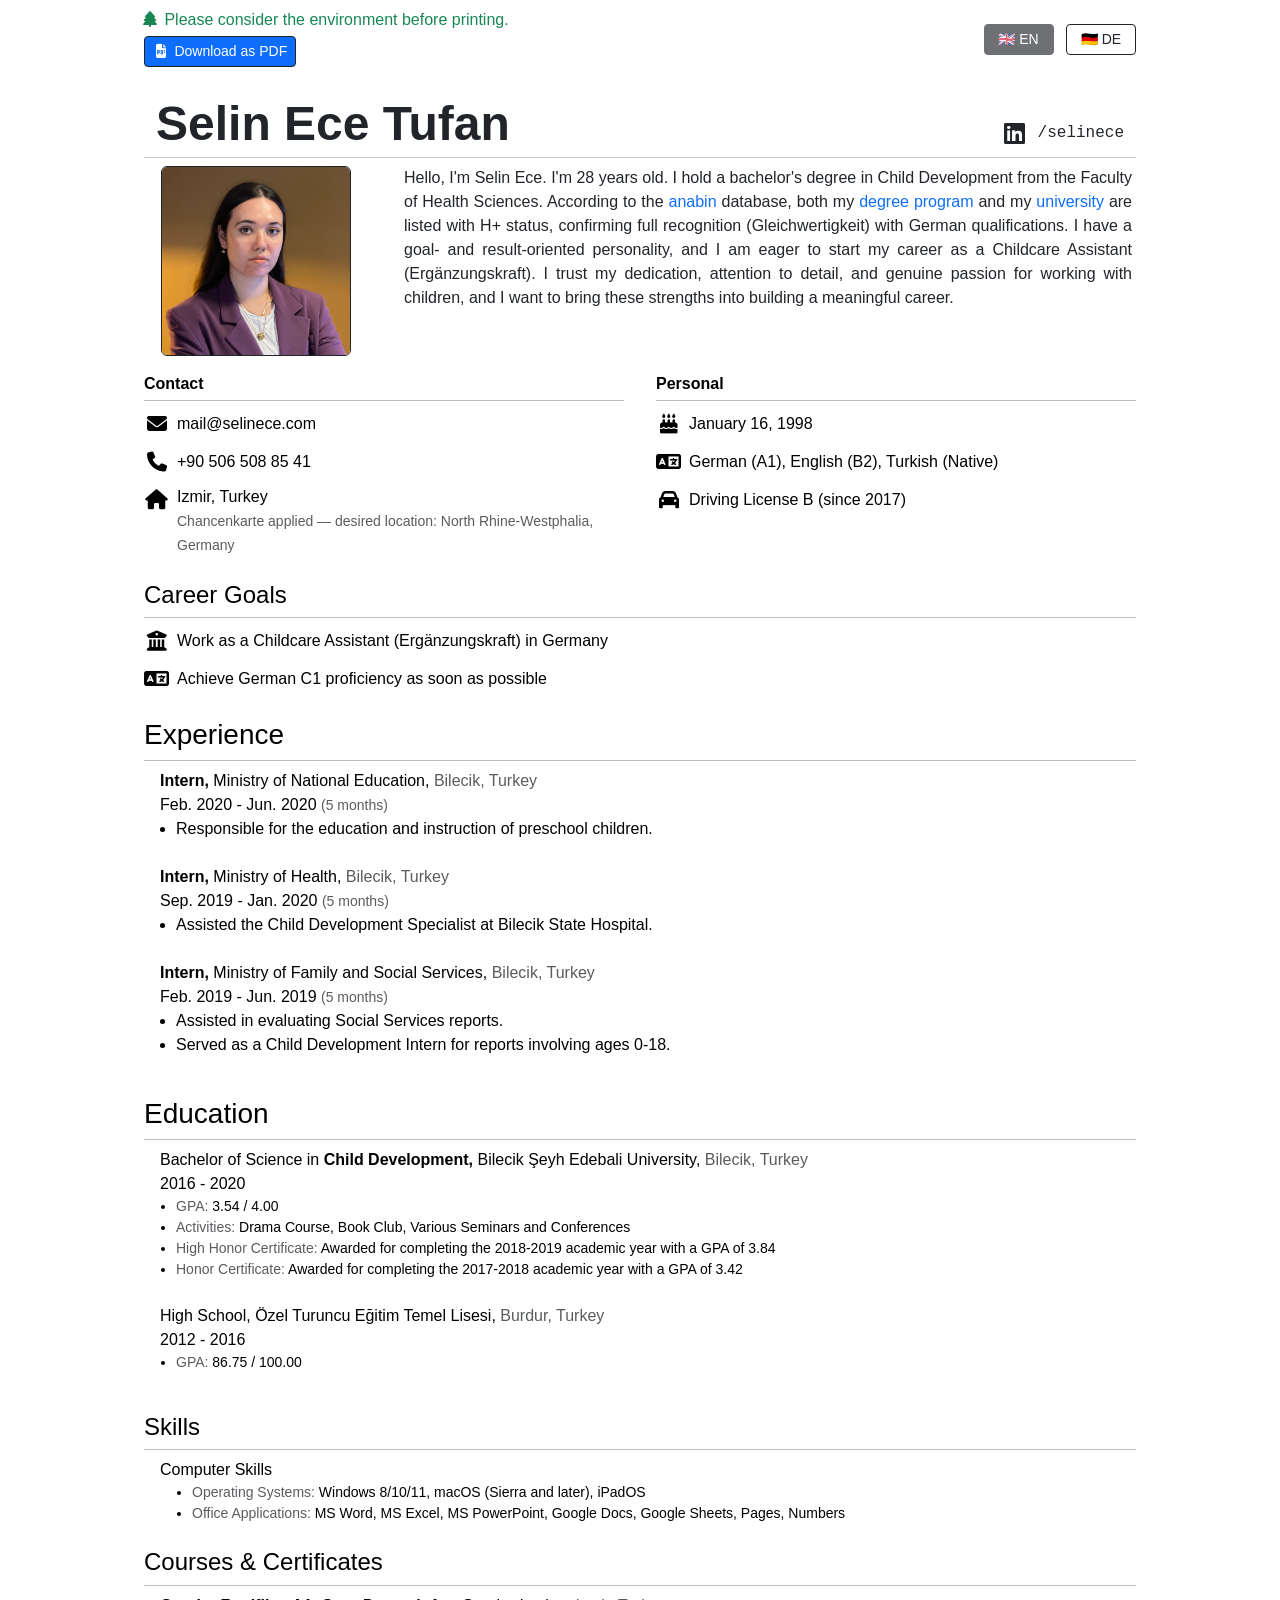
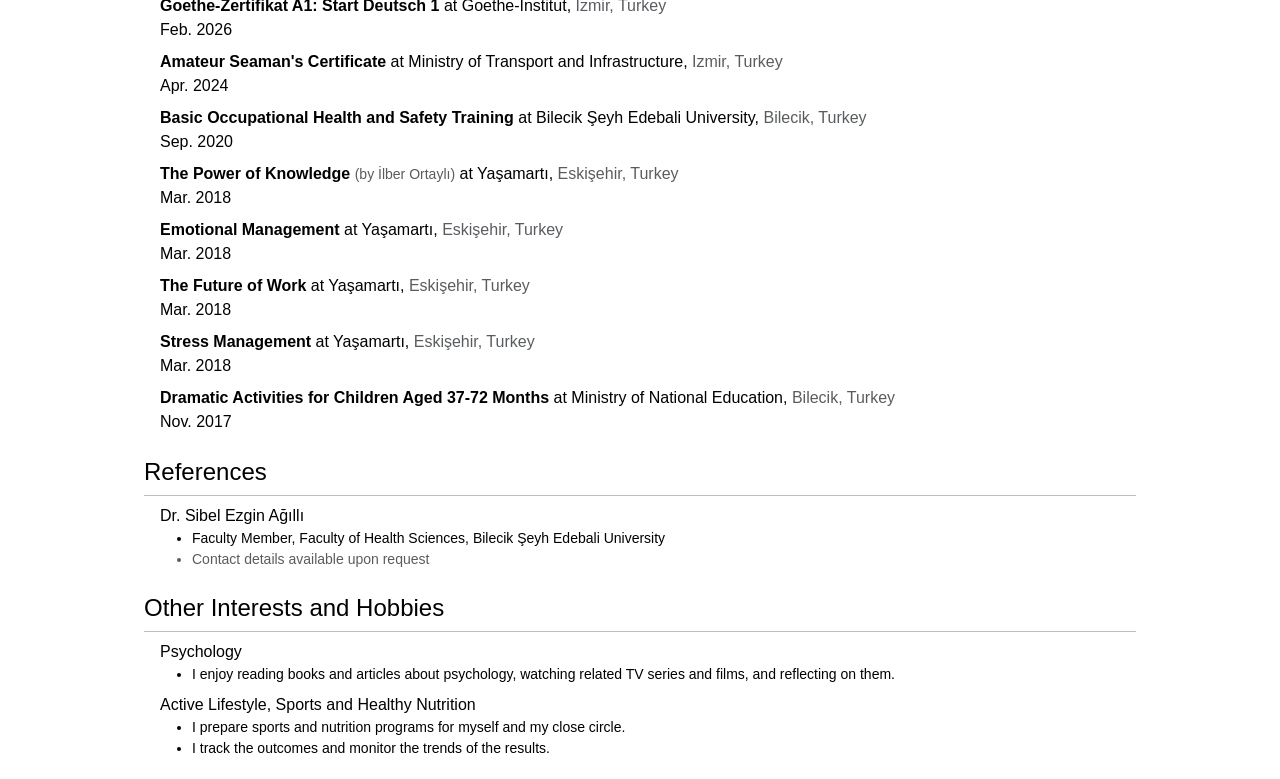
==== commit 55b975dc: "Update resume for Chancenkarte application - Add anabin H+ recognition references for degree and ins" ====
--- a/index.html
+++ b/index.html
@@ -46,8 +46,8 @@
         "email": "mail@selinece.com",
         "address": {
             "@type": "PostalAddress",
-            "addressRegion": "North Rhine-Westphalia",
-            "addressCountry": "DE"
+            "addressLocality": "Izmir",
+            "addressCountry": "TR"
         },
         "sameAs": [
             "https://www.linkedin.com/in/selinece"
@@ -110,7 +110,7 @@
         </div>
         <div class="col ms-2 me-2">
             <p class="text-justify">
-                Hello, I'm Selin Ece. I'm 28 years old. I hold a bachelor's degree in Child Development from the Faculty of Health Sciences. I have a goal- and result-oriented personality. I am currently pursuing the recognition of my degree in Germany and aiming to work as a Child Development Specialist or Social Pedagogue. In the meantime, I am eager to work as a Kindergarten Assistant (Kindergartenhelfer/in) to contribute hands-on while my qualifications are being recognized. I trust my dedication, attention to detail, and genuine passion for working with children, and I want to bring these strengths into building a meaningful career in Germany.
+                Hello, I'm Selin Ece. I'm 28 years old. I hold a bachelor's degree in Child Development from the Faculty of Health Sciences. According to the <a href="https://anabin.kmk.org">anabin</a> database, both my <a href="pdf/anabin-degree-child-development.pdf">degree program</a> and my <a href="pdf/anabin-institution-bilecik-seyh-edebali-university.pdf">university</a> are listed with H+ status, confirming full recognition (Gleichwertigkeit) with German qualifications. I have a goal- and result-oriented personality, and I am eager to start my career as a Childcare Assistant (Ergänzungskraft). I trust my dedication, attention to detail, and genuine passion for working with children, and I want to bring these strengths into building a meaningful career.
             </p>
         </div>
     </div>
@@ -135,11 +135,15 @@
                 </tr>
                 <tr>
                     <td class="text-center lead max-w-30"><i class="fas fa-phone fa-fw"></i></td>
-                    <td class="align-middle">+49 155 1097 7950</td>
+                    <td class="align-middle">+90 506 508 85 41</td>
                 </tr>
                 <tr>
                     <td class="text-center lead max-w-30"><i class="fas fa-home fa-fw"></i></td>
-                    <td class="align-middle">North Rhine-Westphalia, Germany</td>
+                    <td class="align-middle">
+                        Izmir, Turkey
+                        <br>
+                        <span class="text-muted small">Chancenkarte applied — desired location: North Rhine-Westphalia, Germany</span>
+                    </td>
                 </tr>
                 </tbody>
             </table>
@@ -191,26 +195,10 @@
                 <tbody>
                 <tr>
                     <td class="text-center lead max-w-30">
-                        <i class="fas fa-graduation-cap fa-fw"></i>
+                        <i class="fas fa-building-columns fa-fw"></i>
                     </td>
                     <td class="align-middle">
-                        Obtain degree recognition (Anerkennung) in Germany
-                    </td>
-                </tr>
-                <tr>
-                    <td class="text-center lead max-w-30">
-                        <i class="fas fa-building-columns fa-fw"></i>
-                    </td>
-                    <td class="align-middle">
-                        Work as a Kindergarten Assistant while degree recognition is in progress
-                    </td>
-                </tr>
-                <tr>
-                    <td class="text-center lead max-w-30">
-                        <i class="fas fa-building-columns fa-fw"></i>
-                    </td>
-                    <td class="align-middle">
-                        Work as a Child Development Specialist or Social Pedagogue upon full recognition
+                        Work as a Childcare Assistant (Ergänzungskraft) in Germany
                     </td>
                 </tr>
                 <tr>
@@ -606,11 +594,14 @@
                     <td colspan="2">
                         <div class="row justify-content-between me-1 ms-1">
                             <div>
-                                Dr. Sibel Ezgin Ağıllı - sibel.ezgin@bilecik.edu.tr
+                                Dr. Sibel Ezgin Ağıllı
                                 <br>
                                 <ul class="m-0">
                                     <li class="small">
                                         Faculty Member, Faculty of Health Sciences, Bilecik Şeyh Edebali University
+                                    </li>
+                                    <li class="small text-muted">
+                                        Contact details available upon request
                                     </li>
                                 </ul>
                             </div>
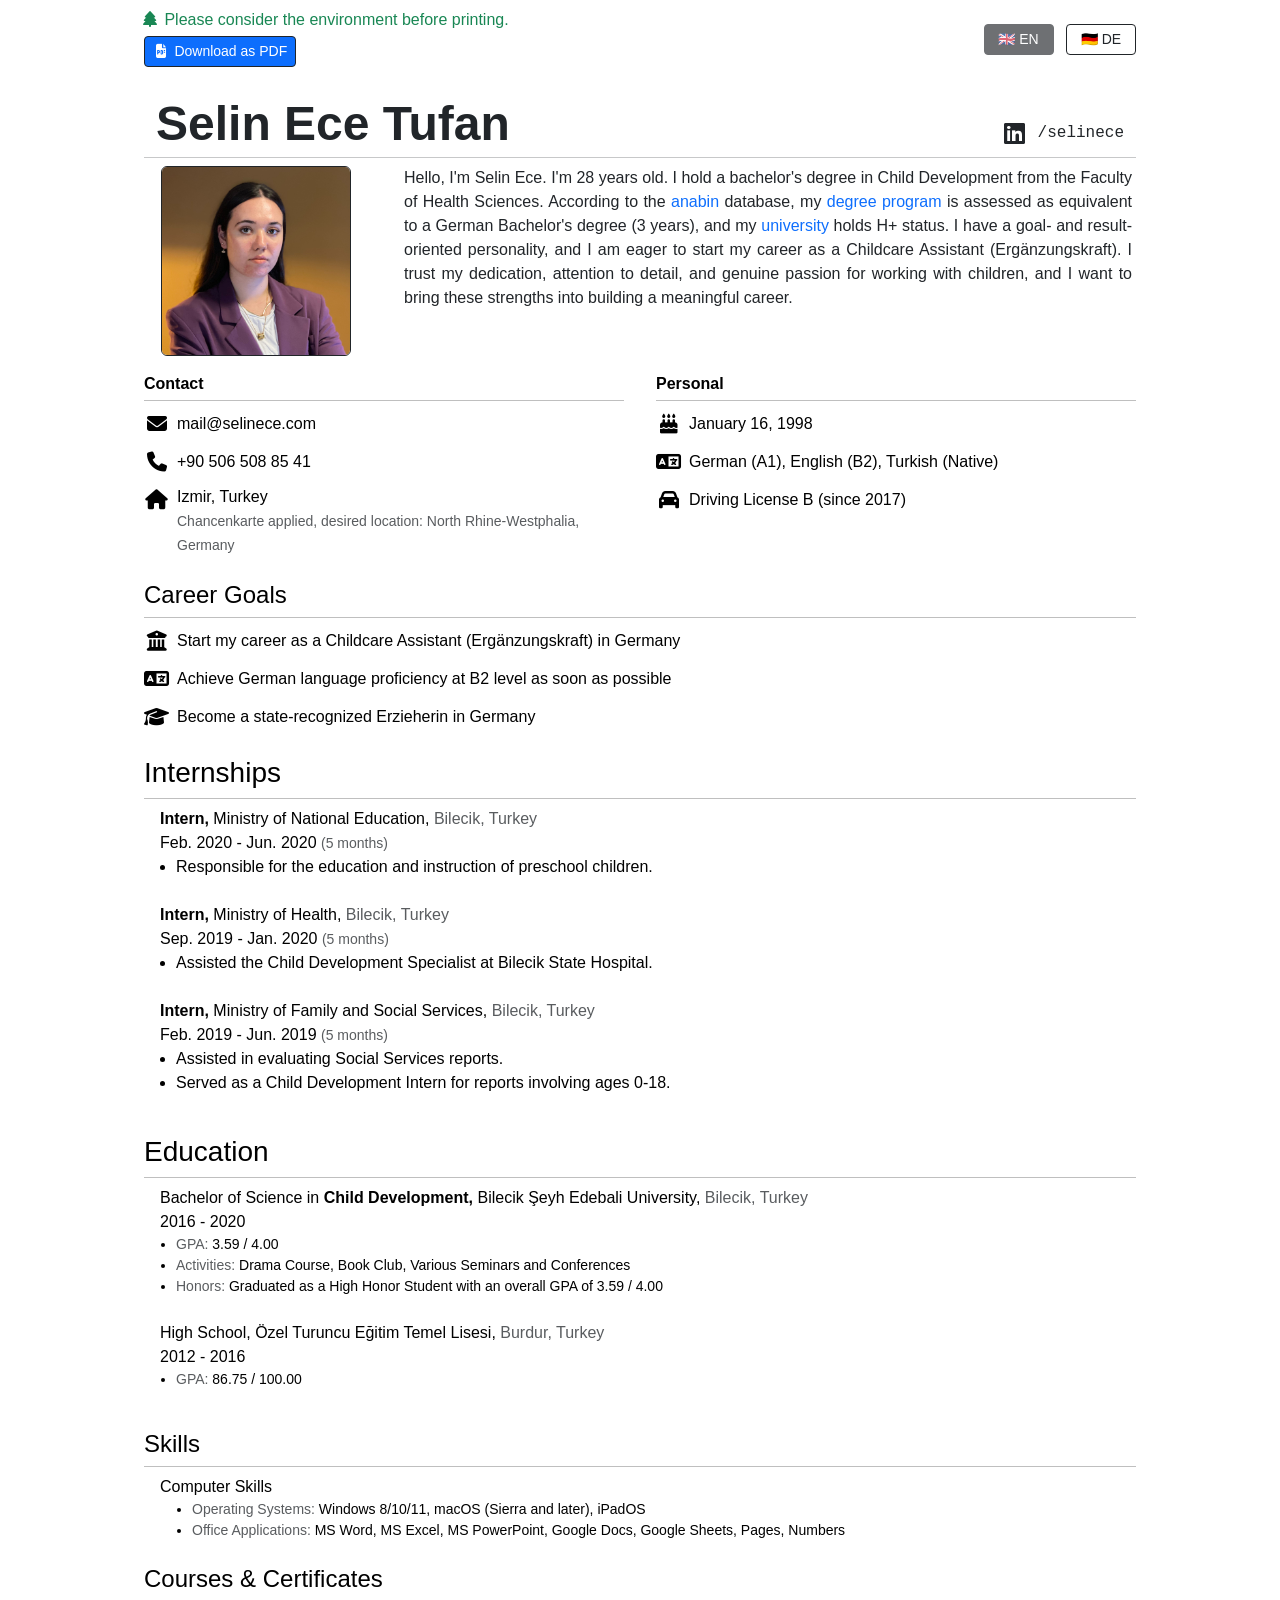
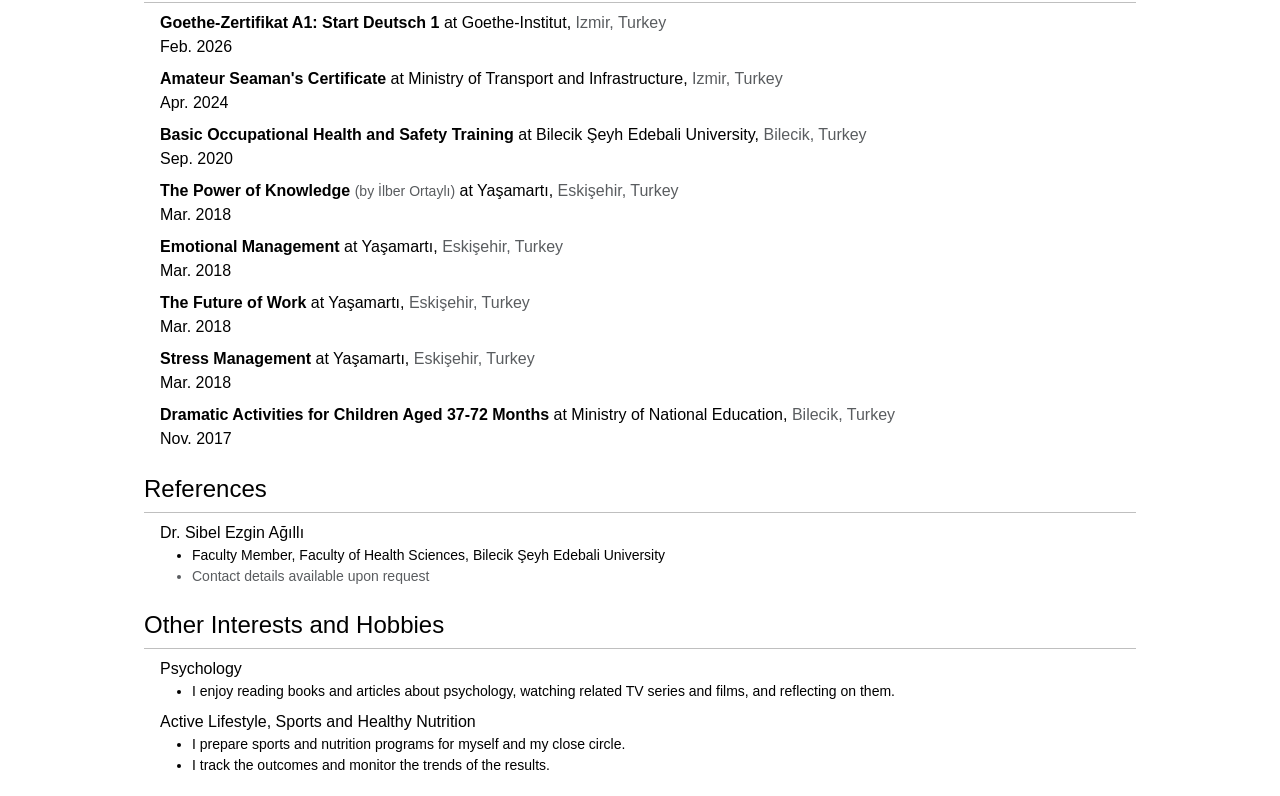
==== commit 1e0e54d6: "Correct CV claims for Chancenkarte submission - Separate anabin degree equivalence and institution H" ====
--- a/index.html
+++ b/index.html
@@ -110,7 +110,7 @@
         </div>
         <div class="col ms-2 me-2">
             <p class="text-justify">
-                Hello, I'm Selin Ece. I'm 28 years old. I hold a bachelor's degree in Child Development from the Faculty of Health Sciences. According to the <a href="https://anabin.kmk.org">anabin</a> database, both my <a href="pdf/anabin-degree-child-development.pdf">degree program</a> and my <a href="pdf/anabin-institution-bilecik-seyh-edebali-university.pdf">university</a> are listed with H+ status, confirming full recognition (Gleichwertigkeit) with German qualifications. I have a goal- and result-oriented personality, and I am eager to start my career as a Childcare Assistant (Ergänzungskraft). I trust my dedication, attention to detail, and genuine passion for working with children, and I want to bring these strengths into building a meaningful career.
+                Hello, I'm Selin Ece. I'm 28 years old. I hold a bachelor's degree in Child Development from the Faculty of Health Sciences. According to the <a href="https://anabin.kmk.org">anabin</a> database, my <a href="pdf/anabin-degree-child-development.pdf">degree program</a> is assessed as equivalent to a German Bachelor's degree (3 years), and my <a href="pdf/anabin-institution-bilecik-seyh-edebali-university.pdf">university</a> holds H+ status. I have a goal- and result-oriented personality, and I am eager to start my career as a Childcare Assistant (Ergänzungskraft). I trust my dedication, attention to detail, and genuine passion for working with children, and I want to bring these strengths into building a meaningful career.
             </p>
         </div>
     </div>
@@ -142,7 +142,7 @@
                     <td class="align-middle">
                         Izmir, Turkey
                         <br>
-                        <span class="text-muted small">Chancenkarte applied — desired location: North Rhine-Westphalia, Germany</span>
+                        <span class="text-muted small">Chancenkarte applied, desired location: North Rhine-Westphalia, Germany</span>
                     </td>
                 </tr>
                 </tbody>
@@ -198,7 +198,7 @@
                         <i class="fas fa-building-columns fa-fw"></i>
                     </td>
                     <td class="align-middle">
-                        Work as a Childcare Assistant (Ergänzungskraft) in Germany
+                        Start my career as a Childcare Assistant (Ergänzungskraft) in Germany
                     </td>
                 </tr>
                 <tr>
@@ -206,7 +206,15 @@
                         <i class="fas fa-language fa-fw"></i>
                     </td>
                     <td class="align-middle">
-                        Achieve German C1 proficiency as soon as possible
+                        Achieve German language proficiency at B2 level as soon as possible
+                    </td>
+                </tr>
+                <tr>
+                    <td class="text-center lead max-w-30">
+                        <i class="fas fa-graduation-cap fa-fw"></i>
+                    </td>
+                    <td class="align-middle">
+                        Become a state-recognized Erzieherin in Germany
                     </td>
                 </tr>
                 </tbody>
@@ -220,7 +228,7 @@
                 <tr>
                     <th colspan="2" scope="col">
                         <p class="h3 m-0">
-                            Experience
+                            Internships
                         </p>
                     </th>
                 </tr>
@@ -358,7 +366,7 @@
 								<span class="text-muted">
 									GPA:
 								</span>
-                                3.54 / 4.00
+                                3.59 / 4.00
                             </li>
                             <li class="small">
 								<span class="text-muted">
@@ -368,15 +376,9 @@
                             </li>
                             <li class="small">
 								<span class="text-muted">
-									High Honor Certificate:
-								</span>
-                                Awarded for completing the 2018-2019 academic year with a GPA of 3.84
-                            </li>
-                            <li class="small">
-								<span class="text-muted">
-									Honor Certificate:
-								</span>
-                                Awarded for completing the 2017-2018 academic year with a GPA of 3.42
+									Honors:
+								</span>
+                                Graduated as a High Honor Student with an overall GPA of 3.59 / 4.00
                             </li>
                         </ul>
                     </td>
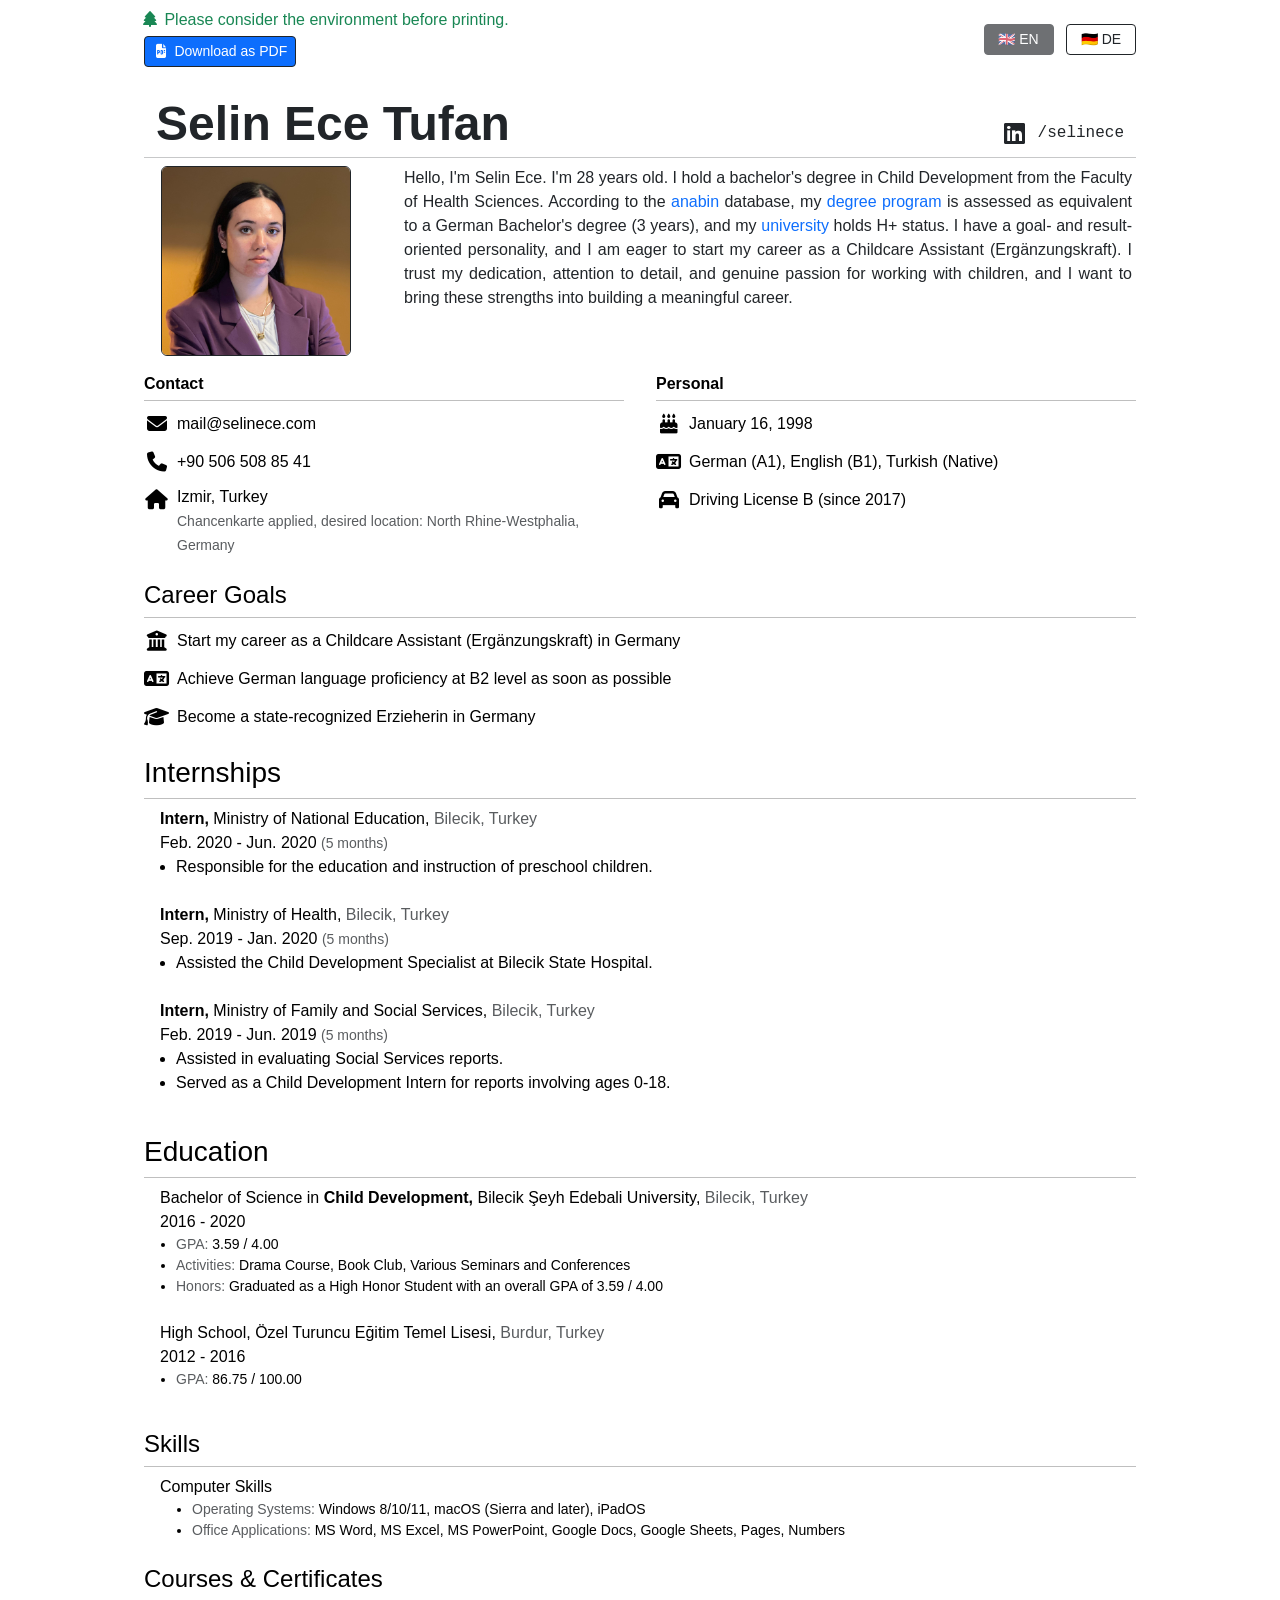
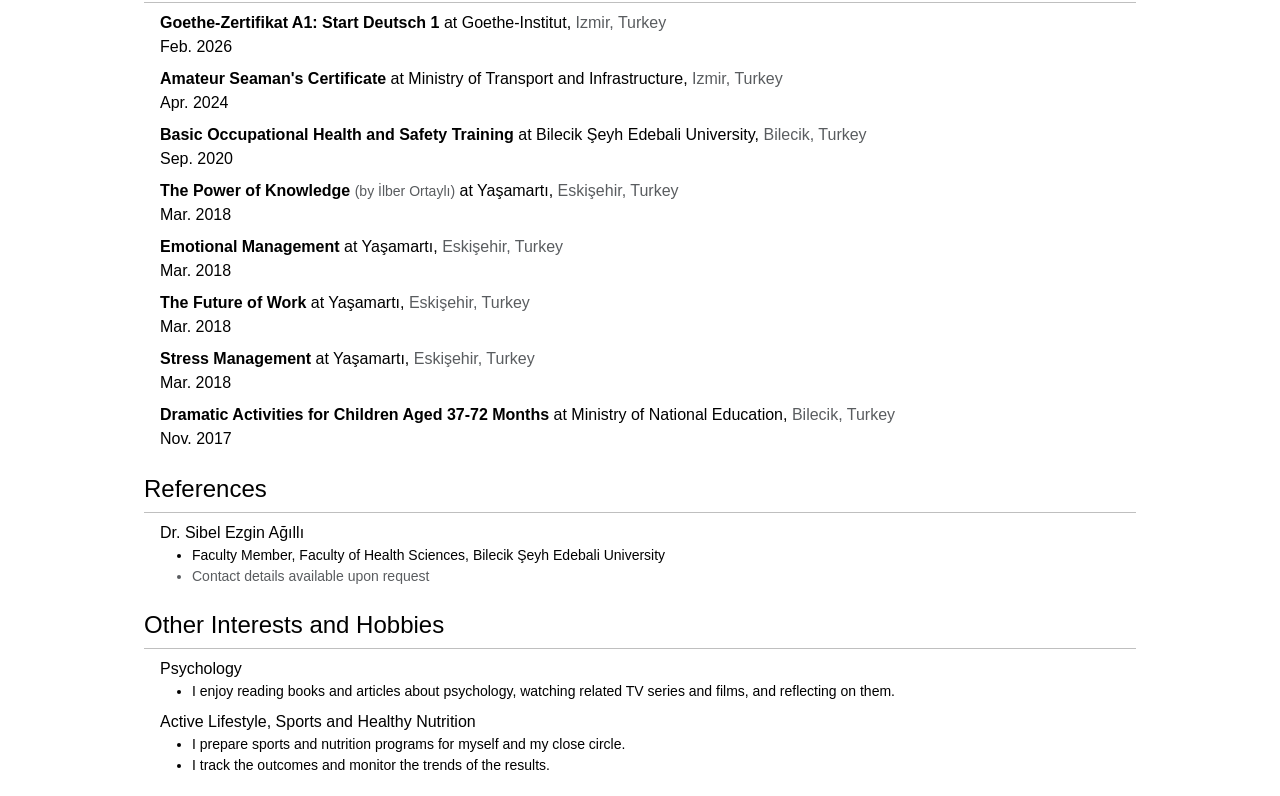
==== commit 18efeaed: "English B2 to B1" ====
--- a/index.html
+++ b/index.html
@@ -167,7 +167,7 @@
                 </tr>
                 <tr>
                     <td class="text-center lead max-w-30"><i class="fas fa-language"></i></td>
-                    <td class="align-middle">German (A1), English (B2), Turkish (Native)</td>
+                    <td class="align-middle">German (A1), English (B1), Turkish (Native)</td>
                 </tr>
                 <tr>
                     <td class="text-center lead max-w-30"><i class="fas fa-car"></i></td>
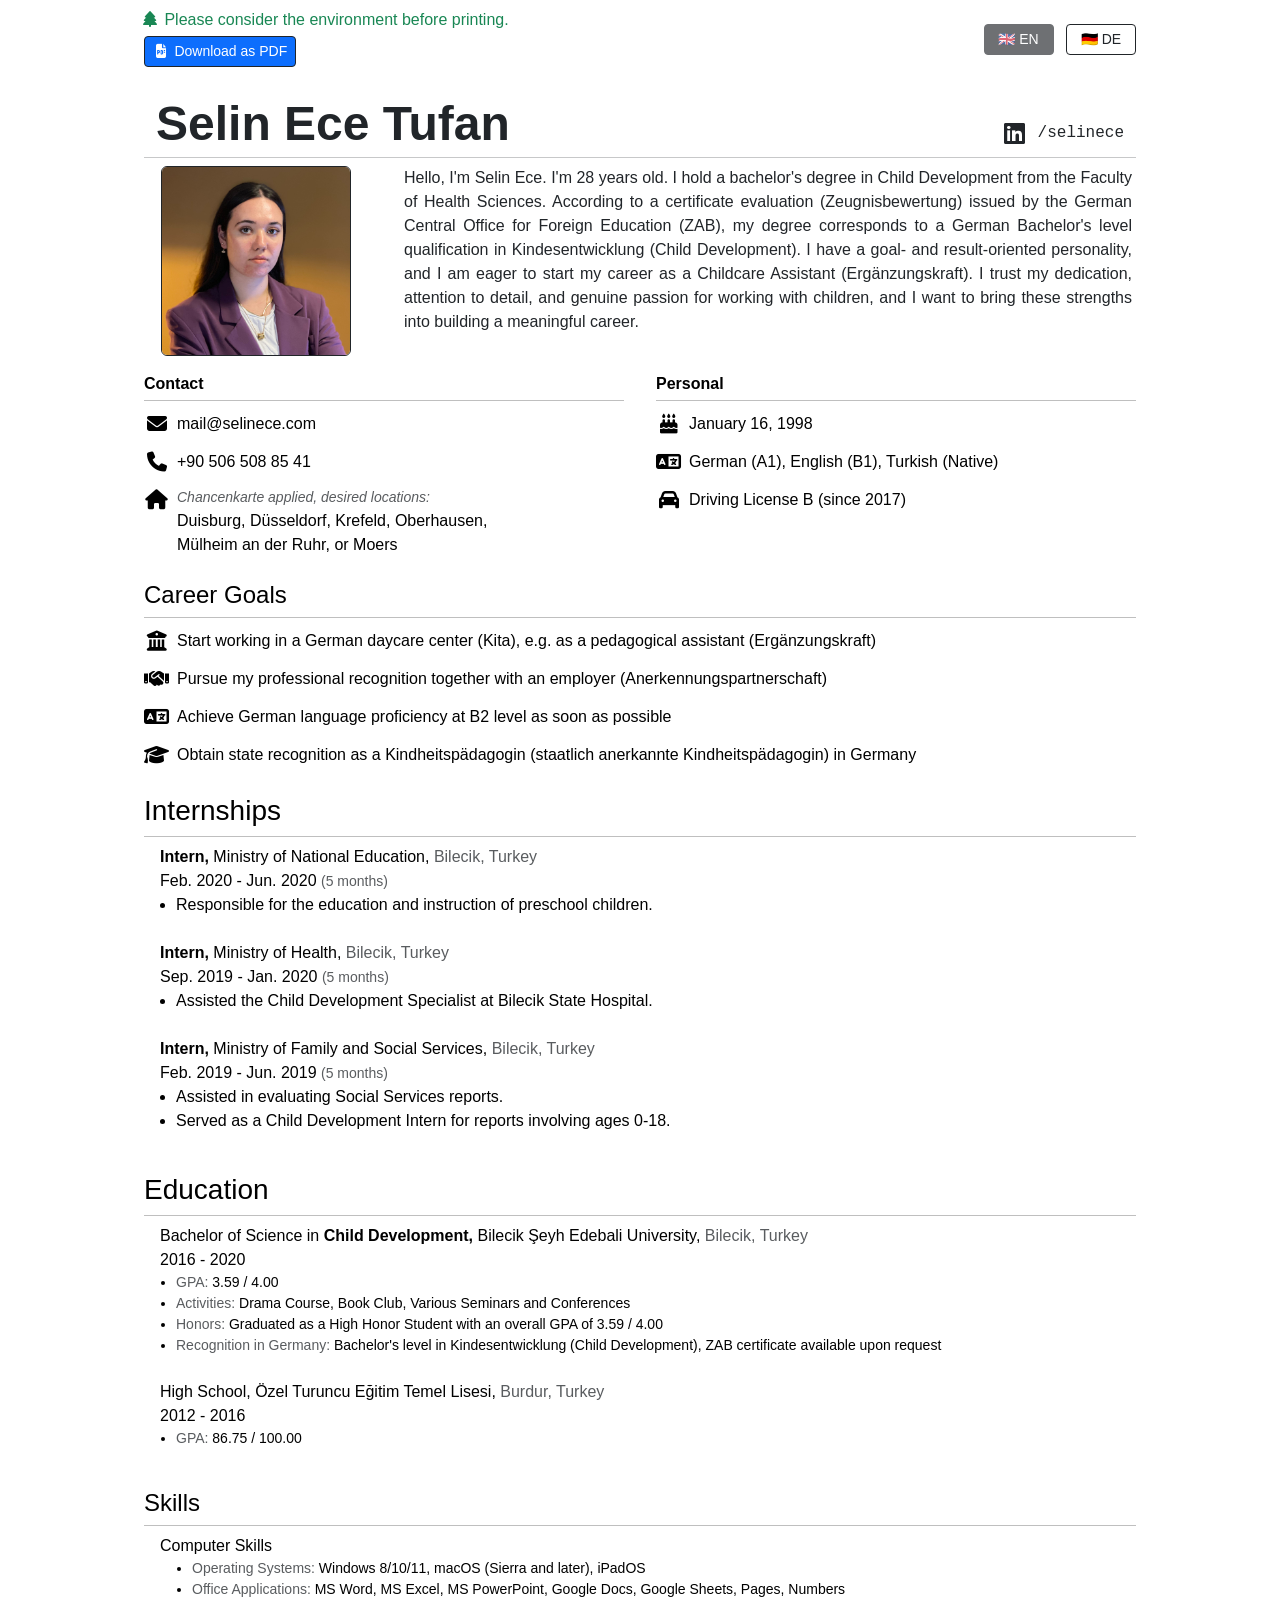
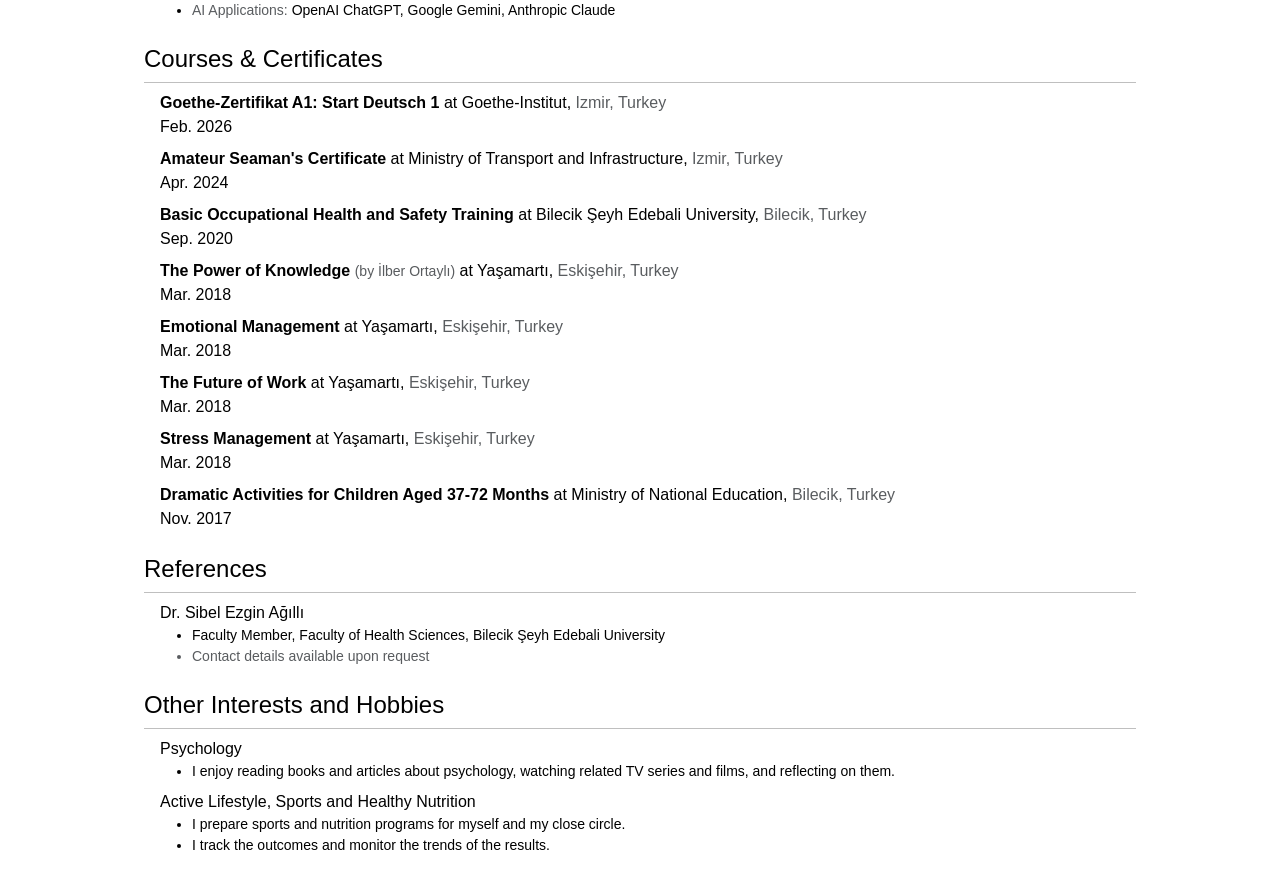
==== commit b1795902: "Replace anabin references with ZAB evaluation, update career goals and contact - Remove anabin PDFs " ====
--- a/index.html
+++ b/index.html
@@ -110,7 +110,7 @@
         </div>
         <div class="col ms-2 me-2">
             <p class="text-justify">
-                Hello, I'm Selin Ece. I'm 28 years old. I hold a bachelor's degree in Child Development from the Faculty of Health Sciences. According to the <a href="https://anabin.kmk.org">anabin</a> database, my <a href="pdf/anabin-degree-child-development.pdf">degree program</a> is assessed as equivalent to a German Bachelor's degree (3 years), and my <a href="pdf/anabin-institution-bilecik-seyh-edebali-university.pdf">university</a> holds H+ status. I have a goal- and result-oriented personality, and I am eager to start my career as a Childcare Assistant (Ergänzungskraft). I trust my dedication, attention to detail, and genuine passion for working with children, and I want to bring these strengths into building a meaningful career.
+                Hello, I'm Selin Ece. I'm 28 years old. I hold a bachelor's degree in Child Development from the Faculty of Health Sciences. According to a certificate evaluation (Zeugnisbewertung) issued by the German Central Office for Foreign Education (ZAB), my degree corresponds to a German Bachelor's level qualification in Kindesentwicklung (Child Development). I have a goal- and result-oriented personality, and I am eager to start my career as a Childcare Assistant (Ergänzungskraft). I trust my dedication, attention to detail, and genuine passion for working with children, and I want to bring these strengths into building a meaningful career.
             </p>
         </div>
     </div>
@@ -140,9 +140,9 @@
                 <tr>
                     <td class="text-center lead max-w-30"><i class="fas fa-home fa-fw"></i></td>
                     <td class="align-middle">
-                        Izmir, Turkey
+                        <span class="text-muted fst-italic small">Chancenkarte applied, desired locations:</span>
                         <br>
-                        <span class="text-muted small">Chancenkarte applied, desired location: North Rhine-Westphalia, Germany</span>
+                        Duisburg, Düsseldorf, Krefeld, Oberhausen, <span class="text-nowrap">Mülheim an der Ruhr</span>, or Moers
                     </td>
                 </tr>
                 </tbody>
@@ -198,7 +198,15 @@
                         <i class="fas fa-building-columns fa-fw"></i>
                     </td>
                     <td class="align-middle">
-                        Start my career as a Childcare Assistant (Ergänzungskraft) in Germany
+                        Start working in a German daycare center (Kita), e.g. as a pedagogical assistant (Ergänzungskraft)
+                    </td>
+                </tr>
+                <tr>
+                    <td class="text-center lead max-w-30">
+                        <i class="fas fa-handshake fa-fw"></i>
+                    </td>
+                    <td class="align-middle">
+                        Pursue my professional recognition together with an employer (Anerkennungspartnerschaft)
                     </td>
                 </tr>
                 <tr>
@@ -214,7 +222,7 @@
                         <i class="fas fa-graduation-cap fa-fw"></i>
                     </td>
                     <td class="align-middle">
-                        Become a state-recognized Erzieherin in Germany
+                        Obtain state recognition as a Kindheitspädagogin (staatlich anerkannte Kindheitspädagogin) in Germany
                     </td>
                 </tr>
                 </tbody>
@@ -379,6 +387,12 @@
 									Honors:
 								</span>
                                 Graduated as a High Honor Student with an overall GPA of 3.59 / 4.00
+                            </li>
+                            <li class="small">
+								<span class="text-muted">
+									Recognition in Germany:
+								</span>
+                                Bachelor's level in Kindesentwicklung (Child Development), ZAB certificate available upon request
                             </li>
                         </ul>
                     </td>
@@ -450,6 +464,12 @@
 										</span>
                                         MS Word, MS Excel, MS PowerPoint, Google Docs, Google Sheets, Pages, Numbers
                                     </li>
+                                    <li class="small">
+										<span class="text-muted">
+											AI Applications:
+										</span>
+                                        OpenAI ChatGPT, Google Gemini, Anthropic Claude
+                                    </li>
                                 </ul>
                             </div>
                         </div>
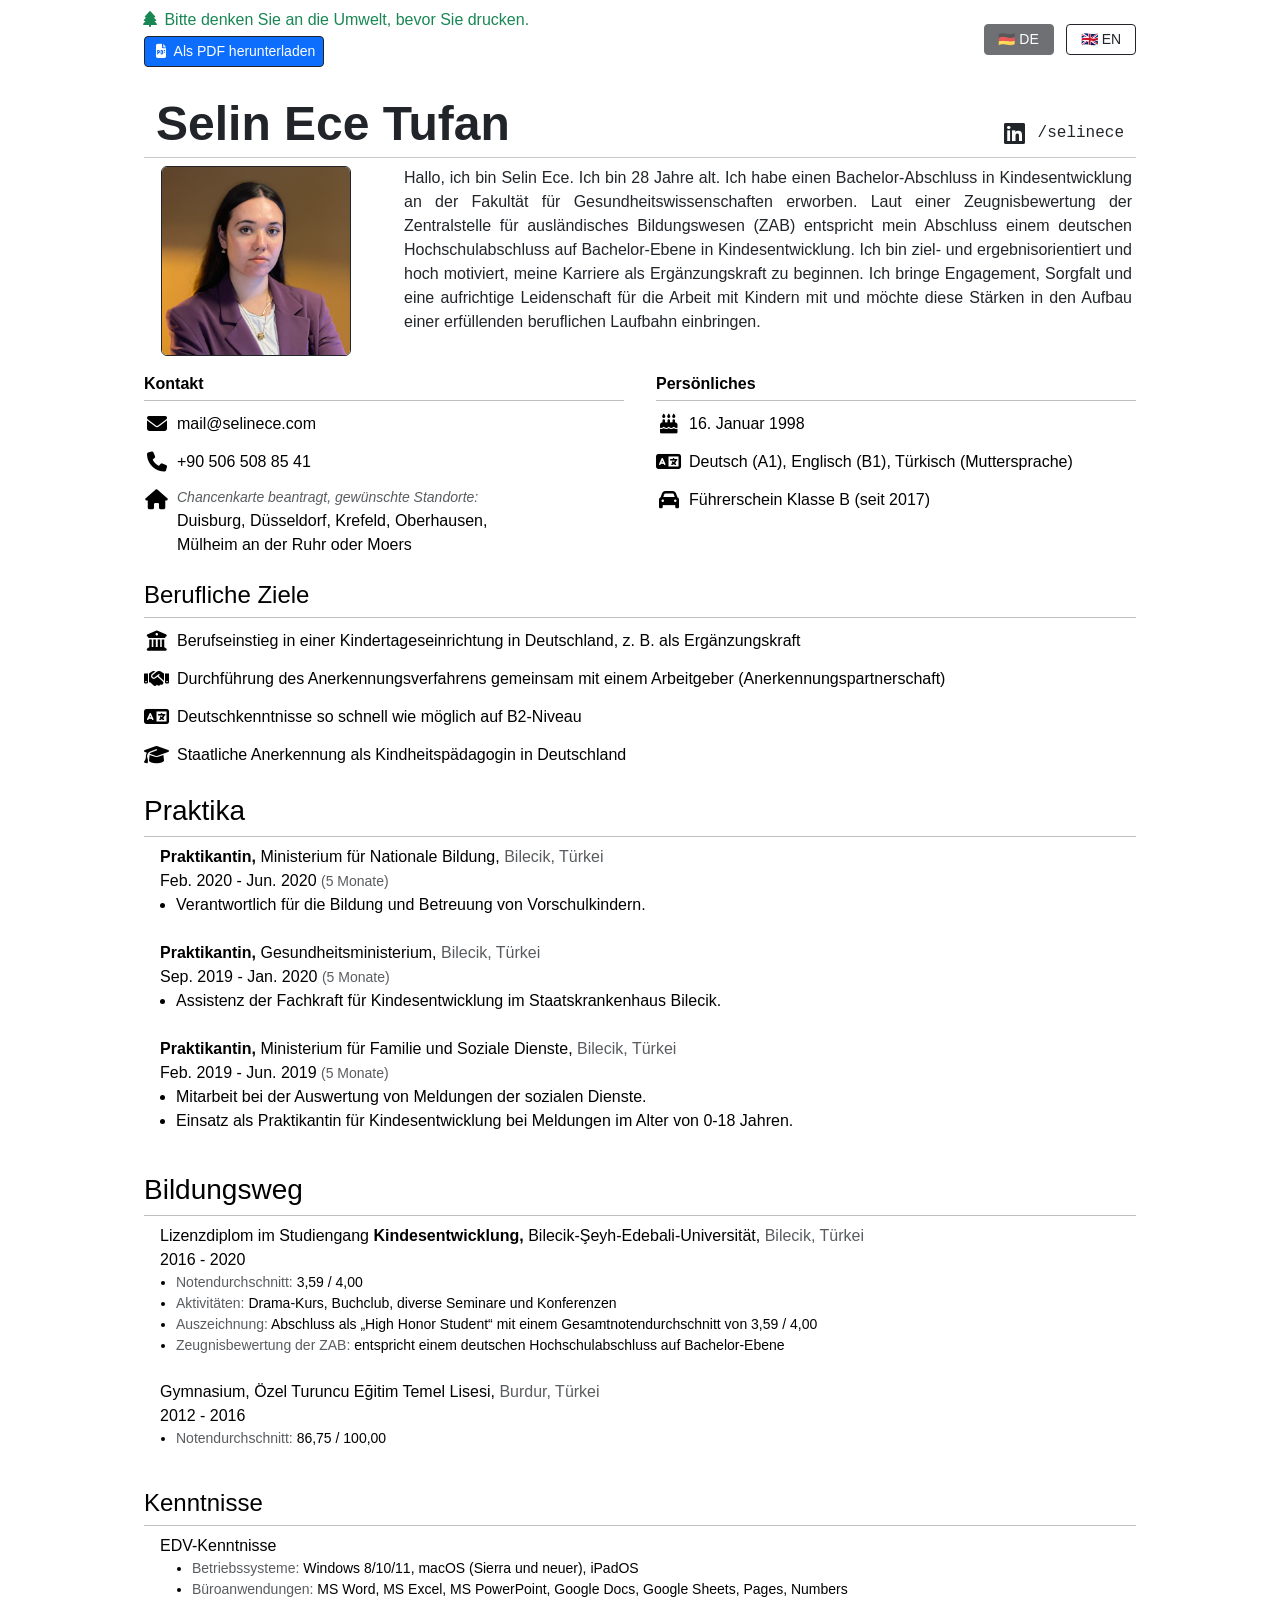
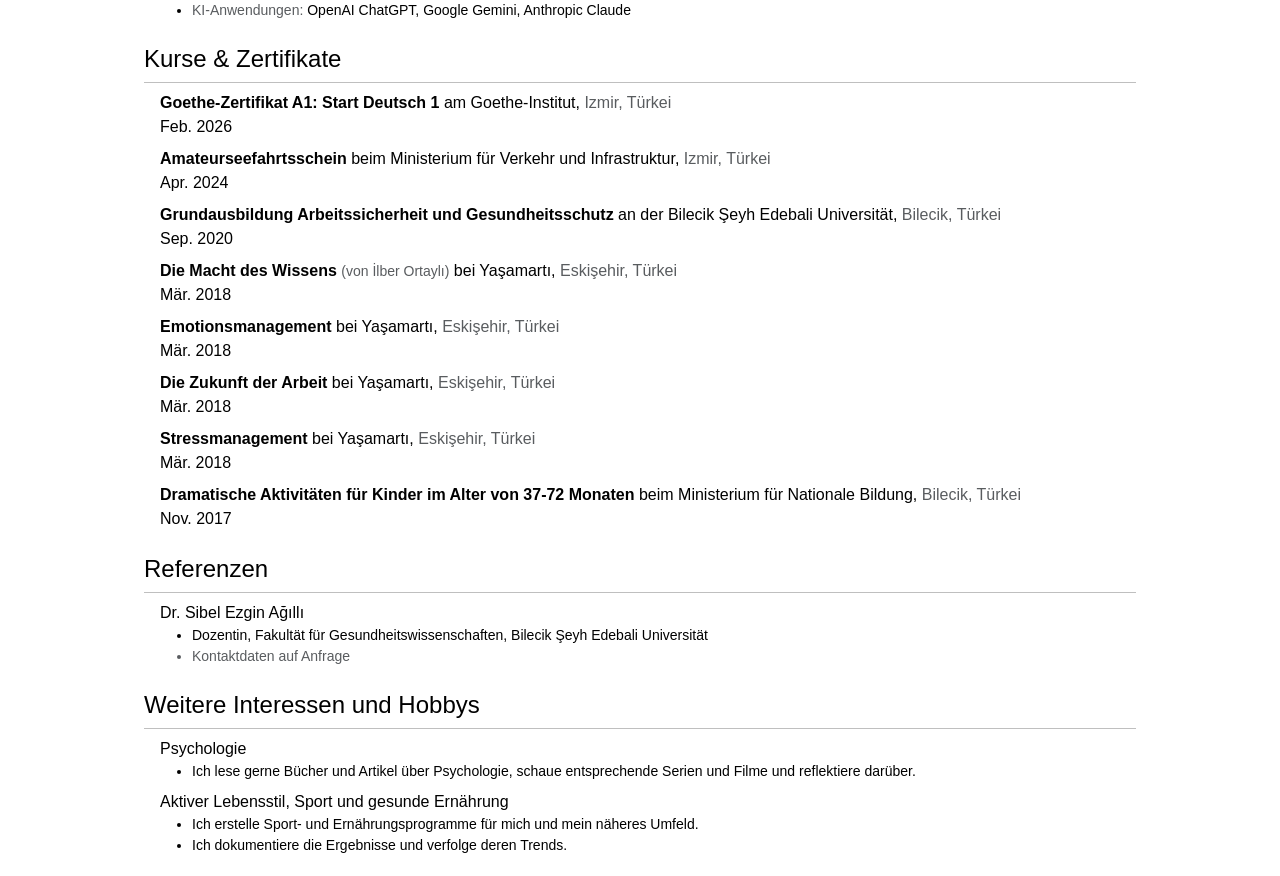
==== commit 87f6dc3a: "Make German the default site, move English to /en/, flatten PDF folder - Swap root index.html (now G" ====
--- a/index.html
+++ b/index.html
@@ -1,32 +1,32 @@
 <!DOCTYPE html>
-<html lang="en">
+<html lang="de">
 
 <head>
 
     <meta charset="utf-8">
     <meta name="keywords"
           content="Selin Ece Tufan">
-    <meta name="description" content="Selin Ece Tufan's Personal Website">
+    <meta name="description" content="Selin Ece Tufan - Persönliche Webseite">
     <meta name="author" content="Selin Ece Tufan">
     <meta name="google" content="notranslate"/>
     <meta name="viewport" content="width=device-width, initial-scale=1">
     <meta name="theme-color" content="#ffffff">
-    <link rel="canonical" href="https://selinece.com"/>
-    <link rel="alternate" hreflang="en" href="https://selinece.com/"/>
-    <link rel="alternate" hreflang="de" href="https://selinece.com/de/"/>
+    <link rel="canonical" href="https://selinece.com/"/>
+    <link rel="alternate" hreflang="en" href="https://selinece.com/en/"/>
+    <link rel="alternate" hreflang="de" href="https://selinece.com/"/>
     <link rel="alternate" hreflang="x-default" href="https://selinece.com/"/>
 
     <!-- Open Graph -->
     <meta property="og:type" content="website">
     <meta property="og:title" content="Selin Ece Tufan">
-    <meta property="og:description" content="Selin Ece Tufan's Personal Website">
+    <meta property="og:description" content="Selin Ece Tufan - Persönliche Webseite">
     <meta property="og:url" content="https://selinece.com/">
     <meta property="og:site_name" content="Selin Ece Tufan">
 
     <!-- Twitter/X Card -->
     <meta name="twitter:card" content="summary">
     <meta name="twitter:title" content="Selin Ece Tufan">
-    <meta name="twitter:description" content="Selin Ece Tufan's Personal Website">
+    <meta name="twitter:description" content="Selin Ece Tufan - Persönliche Webseite">
     <link rel="stylesheet" href="https://cdn.jsdelivr.net/npm/bootstrap@5.3.8/dist/css/bootstrap.min.css"
           integrity="sha384-sRIl4kxILFvY47J16cr9ZwB07vP4J8+LH7qKQnuqkuIAvNWLzeN8tE5YBujZqJLB" crossorigin="anonymous">
     <link href="assets/fontawesome-free-6.2.1-web/css/fontawesome.css" rel="stylesheet">
@@ -55,7 +55,7 @@
         "alumniOf": [
             {
                 "@type": "CollegeOrUniversity",
-                "name": "Bilecik Şeyh Edebali University"
+                "name": "Bilecik Şeyh Edebali Universität"
             }
         ]
     }
@@ -69,18 +69,18 @@
         <div class="col text-start">
 			<span class="text-success">
 				<i class="fas fa-tree fa-fw"></i>
-				Please consider the environment before printing.
+				Bitte denken Sie an die Umwelt, bevor Sie drucken.
 			</span>
             <br>
-            <a class="btn btn-primary btn-sm m-1 border border-dark" href="pdf/Selin Ece Tufan.pdf"
+            <a class="btn btn-primary btn-sm m-1 border border-dark" href="pdf/Selin_Ece_Tufan_Lebenslauf.pdf"
                role="button">
                 <i class="fas fa-file-pdf fa-fw"></i>
-                Download as PDF
+                Als PDF herunterladen
             </a>
         </div>
         <div class="col-auto text-end">
-            <a href="/" class="btn btn-sm btn-dark m-1 disabled" style="min-width:70px;">🇬🇧 EN</a>
-            <a href="/de/" class="btn btn-sm btn-outline-dark m-1" style="min-width:70px;">🇩🇪 DE</a>
+            <a href="/" class="btn btn-sm btn-dark m-1 disabled" style="min-width:70px;">🇩🇪 DE</a>
+            <a href="/en/" class="btn btn-sm btn-outline-dark m-1" style="min-width:70px;">🇬🇧 EN</a>
         </div>
     </div>
     <div class="mb-4 d-print-none"></div>
@@ -110,7 +110,7 @@
         </div>
         <div class="col ms-2 me-2">
             <p class="text-justify">
-                Hello, I'm Selin Ece. I'm 28 years old. I hold a bachelor's degree in Child Development from the Faculty of Health Sciences. According to a certificate evaluation (Zeugnisbewertung) issued by the German Central Office for Foreign Education (ZAB), my degree corresponds to a German Bachelor's level qualification in Kindesentwicklung (Child Development). I have a goal- and result-oriented personality, and I am eager to start my career as a Childcare Assistant (Ergänzungskraft). I trust my dedication, attention to detail, and genuine passion for working with children, and I want to bring these strengths into building a meaningful career.
+                Hallo, ich bin Selin Ece. Ich bin 28 Jahre alt. Ich habe einen Bachelor-Abschluss in Kindesentwicklung an der Fakultät für Gesundheitswissenschaften erworben. Laut einer Zeugnisbewertung der Zentralstelle für ausländisches Bildungswesen (ZAB) entspricht mein Abschluss einem deutschen Hochschulabschluss auf Bachelor-Ebene in Kindesentwicklung. Ich bin ziel- und ergebnisorientiert und hoch motiviert, meine Karriere als Ergänzungskraft zu beginnen. Ich bringe Engagement, Sorgfalt und eine aufrichtige Leidenschaft für die Arbeit mit Kindern mit und möchte diese Stärken in den Aufbau einer erfüllenden beruflichen Laufbahn einbringen.
             </p>
         </div>
     </div>
@@ -120,7 +120,7 @@
             <table class="table table-sm table-borderless">
                 <thead>
                 <tr>
-                    <th class="mt-0 pt-0 mb-0 pb-0" colspan="2" scope="col">Contact</th>
+                    <th class="mt-0 pt-0 mb-0 pb-0" colspan="2" scope="col">Kontakt</th>
                 </tr>
                 <tr>
                     <th colspan="2" scope="col">
@@ -140,9 +140,9 @@
                 <tr>
                     <td class="text-center lead max-w-30"><i class="fas fa-home fa-fw"></i></td>
                     <td class="align-middle">
-                        <span class="text-muted fst-italic small">Chancenkarte applied, desired locations:</span>
+                        <span class="text-muted fst-italic small">Chancenkarte beantragt, gewünschte Standorte:</span>
                         <br>
-                        Duisburg, Düsseldorf, Krefeld, Oberhausen, <span class="text-nowrap">Mülheim an der Ruhr</span>, or Moers
+                        Duisburg, Düsseldorf, Krefeld, Oberhausen, <span class="text-nowrap">Mülheim an der Ruhr</span> oder Moers
                     </td>
                 </tr>
                 </tbody>
@@ -152,7 +152,7 @@
             <table class="table table-sm table-borderless">
                 <thead>
                 <tr>
-                    <th class="mt-0 pt-0 mb-0 pb-0" colspan="2" scope="col">Personal</th>
+                    <th class="mt-0 pt-0 mb-0 pb-0" colspan="2" scope="col">Persönliches</th>
                 </tr>
                 <tr>
                     <th colspan="2" scope="col">
@@ -163,15 +163,15 @@
                 <tbody>
                 <tr>
                     <td class="text-center lead max-w-30"><i class="fas fa-birthday-cake"></i></td>
-                    <td class="align-middle">January 16, 1998</td>
+                    <td class="align-middle">16. Januar 1998</td>
                 </tr>
                 <tr>
                     <td class="text-center lead max-w-30"><i class="fas fa-language"></i></td>
-                    <td class="align-middle">German (A1), English (B1), Turkish (Native)</td>
+                    <td class="align-middle">Deutsch (A1), Englisch (B1), Türkisch (Muttersprache)</td>
                 </tr>
                 <tr>
                     <td class="text-center lead max-w-30"><i class="fas fa-car"></i></td>
-                    <td class="align-middle">Driving License B (since 2017)</td>
+                    <td class="align-middle">Führerschein Klasse B (seit 2017)</td>
                 </tr>
                 </tbody>
             </table>
@@ -183,7 +183,7 @@
                 <thead>
                 <tr>
                     <th colspan="2" scope="col">
-                        <p class="h4 m-0">Career Goals</p>
+                        <p class="h4 m-0">Berufliche Ziele</p>
                     </th>
                 </tr>
                 <tr>
@@ -198,7 +198,7 @@
                         <i class="fas fa-building-columns fa-fw"></i>
                     </td>
                     <td class="align-middle">
-                        Start working in a German daycare center (Kita), e.g. as a pedagogical assistant (Ergänzungskraft)
+                        Berufseinstieg in einer Kindertageseinrichtung in Deutschland, z. B. als Ergänzungskraft
                     </td>
                 </tr>
                 <tr>
@@ -206,7 +206,7 @@
                         <i class="fas fa-handshake fa-fw"></i>
                     </td>
                     <td class="align-middle">
-                        Pursue my professional recognition together with an employer (Anerkennungspartnerschaft)
+                        Durchführung des Anerkennungsverfahrens gemeinsam mit einem Arbeitgeber (Anerkennungspartnerschaft)
                     </td>
                 </tr>
                 <tr>
@@ -214,7 +214,7 @@
                         <i class="fas fa-language fa-fw"></i>
                     </td>
                     <td class="align-middle">
-                        Achieve German language proficiency at B2 level as soon as possible
+                        Deutschkenntnisse so schnell wie möglich auf B2-Niveau
                     </td>
                 </tr>
                 <tr>
@@ -222,7 +222,7 @@
                         <i class="fas fa-graduation-cap fa-fw"></i>
                     </td>
                     <td class="align-middle">
-                        Obtain state recognition as a Kindheitspädagogin (staatlich anerkannte Kindheitspädagogin) in Germany
+                        Staatliche Anerkennung als Kindheitspädagogin in Deutschland
                     </td>
                 </tr>
                 </tbody>
@@ -236,7 +236,7 @@
                 <tr>
                     <th colspan="2" scope="col">
                         <p class="h3 m-0">
-                            Internships
+                            Praktika
                         </p>
                     </th>
                 </tr>
@@ -252,16 +252,16 @@
                         <div class="row justify-content-between me-1 ms-1">
                             <div>
                                 <b>
-                                    Intern,
+                                    Praktikantin,
                                 </b>
-                                Ministry of National Education,
+                                Ministerium für Nationale Bildung,
                                 <span class="text-muted">
-									Bilecik, Turkey
+									Bilecik, Türkei
 								</span>
                             </div>
                             <div>
                                 Feb. 2020 - Jun. 2020 <span
-                                    class="text-muted text-nowrap small">(5 months)</span>
+                                    class="text-muted text-nowrap small">(5 Monate)</span>
                             </div>
                         </div>
                     </td>
@@ -269,7 +269,7 @@
                 <tr>
                     <td class="text-justify mt-0 pt-0" colspan="2">
                         <ul>
-                            <li>Responsible for the education and instruction of preschool children.
+                            <li>Verantwortlich für die Bildung und Betreuung von Vorschulkindern.
                             </li>
                         </ul>
                     </td>
@@ -279,16 +279,16 @@
                         <div class="row justify-content-between me-1 ms-1">
                             <div>
                                 <b>
-                                    Intern,
+                                    Praktikantin,
                                 </b>
-                                Ministry of Health,
+                                Gesundheitsministerium,
                                 <span class="text-muted">
-									Bilecik, Turkey
+									Bilecik, Türkei
 								</span>
                             </div>
                             <div>
                                 Sep. 2019 - Jan. 2020 <span
-                                    class="text-muted text-nowrap small">(5 months)</span>
+                                    class="text-muted text-nowrap small">(5 Monate)</span>
                             </div>
                         </div>
                     </td>
@@ -296,7 +296,7 @@
                 <tr>
                     <td class="text-justify mt-0 pt-0" colspan="2">
                         <ul>
-                            <li>Assisted the Child Development Specialist at Bilecik State Hospital.
+                            <li>Assistenz der Fachkraft für Kindesentwicklung im Staatskrankenhaus Bilecik.
                             </li>
                         </ul>
                     </td>
@@ -306,16 +306,16 @@
                         <div class="row justify-content-between me-1 ms-1">
                             <div>
                                 <b>
-                                    Intern,
+                                    Praktikantin,
                                 </b>
-                                Ministry of Family and Social Services,
+                                Ministerium für Familie und Soziale Dienste,
                                 <span class="text-muted">
-									Bilecik, Turkey
+									Bilecik, Türkei
 								</span>
                             </div>
                             <div>
                                 Feb. 2019 - Jun. 2019 <span
-                                    class="text-muted text-nowrap small">(5 months)</span>
+                                    class="text-muted text-nowrap small">(5 Monate)</span>
                             </div>
                         </div>
                     </td>
@@ -323,9 +323,9 @@
                 <tr>
                     <td class="text-justify mt-0 pt-0" colspan="2">
                         <ul>
-                            <li>Assisted in evaluating Social Services reports.
-                            </li>
-                            <li>Served as a Child Development Intern for reports involving ages 0-18.
+                            <li>Mitarbeit bei der Auswertung von Meldungen der sozialen Dienste.
+                            </li>
+                            <li>Einsatz als Praktikantin für Kindesentwicklung bei Meldungen im Alter von 0-18 Jahren.
                             </li>
                         </ul>
                     </td>
@@ -340,7 +340,7 @@
                 <thead>
                 <tr>
                     <th colspan="2" scope="col">
-                        <p class="h3 m-0">Education</p>
+                        <p class="h3 m-0">Bildungsweg</p>
                     </th>
                 </tr>
                 <tr>
@@ -354,11 +354,11 @@
                     <td colspan="2" class="mb-0 pb-0">
                         <div class="row justify-content-between me-1 ms-1">
                             <div>
-                                Bachelor of Science in
-                                <b>Child Development, </b>
-                                    Bilecik Şeyh Edebali University,
+                                Lizenzdiplom im Studiengang
+                                <b>Kindesentwicklung, </b>
+                                    Bilecik-Şeyh-Edebali-Universität,
                                 <span class="text-muted">
-									Bilecik, Turkey
+									Bilecik, Türkei
 								</span>
                             </div>
                             <div>
@@ -372,27 +372,27 @@
                         <ul>
                             <li class="small">
 								<span class="text-muted">
-									GPA:
-								</span>
-                                3.59 / 4.00
+									Notendurchschnitt:
+								</span>
+                                3,59 / 4,00
                             </li>
                             <li class="small">
 								<span class="text-muted">
-									Activities:
-								</span>
-                                Drama Course, Book Club, Various Seminars and Conferences
+									Aktivitäten:
+								</span>
+                                Drama-Kurs, Buchclub, diverse Seminare und Konferenzen
                             </li>
                             <li class="small">
 								<span class="text-muted">
-									Honors:
-								</span>
-                                Graduated as a High Honor Student with an overall GPA of 3.59 / 4.00
+									Auszeichnung:
+								</span>
+                                Abschluss als „High Honor Student“ mit einem Gesamtnotendurchschnitt von 3,59 / 4,00
                             </li>
                             <li class="small">
 								<span class="text-muted">
-									Recognition in Germany:
-								</span>
-                                Bachelor's level in Kindesentwicklung (Child Development), ZAB certificate available upon request
+									Zeugnisbewertung der ZAB:
+								</span>
+                                entspricht einem deutschen Hochschulabschluss auf Bachelor-Ebene
                             </li>
                         </ul>
                     </td>
@@ -401,10 +401,10 @@
                     <td colspan="2" class="mb-0 pb-0">
                         <div class="row justify-content-between me-1 ms-1">
                             <div>
-                                High School,
+                                Gymnasium,
                                 Özel Turuncu Eğitim Temel Lisesi,
                                 <span class="text-muted">
-									Burdur, Turkey
+									Burdur, Türkei
 								</span>
                             </div>
                             <div>
@@ -418,9 +418,9 @@
                         <ul>
                             <li class="small">
 								<span class="text-muted">
-									GPA:
-								</span>
-                                86.75 / 100.00
+									Notendurchschnitt:
+								</span>
+                                86,75 / 100,00
                             </li>
                         </ul>
                     </td>
@@ -435,7 +435,7 @@
                 <thead>
                 <tr>
                     <th colspan="2" scope="col">
-                        <p class="h4 m-0">Skills</p>
+                        <p class="h4 m-0">Kenntnisse</p>
                     </th>
                 </tr>
                 <tr>
@@ -449,24 +449,24 @@
                     <td colspan="2">
                         <div class="row justify-content-between me-1 ms-1">
                             <div>
-                                Computer Skills
+                                EDV-Kenntnisse
                                 <br>
                                 <ul class="m-0">
                                     <li class="small">
 										<span class="text-muted">
-											Operating Systems:
+											Betriebssysteme:
 										</span>
-                                        Windows 8/10/11, macOS (Sierra and later), iPadOS
+                                        Windows 8/10/11, macOS (Sierra und neuer), iPadOS
                                     </li>
                                     <li class="small">
 										<span class="text-muted">
-											Office Applications:
+											Büroanwendungen:
 										</span>
                                         MS Word, MS Excel, MS PowerPoint, Google Docs, Google Sheets, Pages, Numbers
                                     </li>
                                     <li class="small">
 										<span class="text-muted">
-											AI Applications:
+											KI-Anwendungen:
 										</span>
                                         OpenAI ChatGPT, Google Gemini, Anthropic Claude
                                     </li>
@@ -485,7 +485,7 @@
                 <thead>
                 <tr>
                     <th colspan="2" scope="col">
-                        <p class="h4 m-0">Courses & Certificates</p>
+                        <p class="h4 m-0">Kurse & Zertifikate</p>
                     </th>
                 </tr>
                 <tr>
@@ -500,8 +500,8 @@
                         <div class="row justify-content-between me-1 ms-1">
                             <div>
                                 <b>Goethe-Zertifikat A1: Start Deutsch 1</b>
-                                at Goethe-Institut,
-                                <span class="text-muted">Izmir, Turkey</span>
+                                am Goethe-Institut,
+                                <span class="text-muted">Izmir, Türkei</span>
                             </div>
                             <div>Feb. 2026</div>
                         </div>
@@ -511,9 +511,9 @@
                     <td colspan="2">
                         <div class="row justify-content-between me-1 ms-1">
                             <div>
-                                <b>Amateur Seaman's Certificate</b>
-                                at Ministry of Transport and Infrastructure,
-                                <span class="text-muted">Izmir, Turkey</span>
+                                <b>Amateurseefahrtsschein</b>
+                                beim Ministerium für Verkehr und Infrastruktur,
+                                <span class="text-muted">Izmir, Türkei</span>
                             </div>
                             <div>Apr. 2024</div>
                         </div>
@@ -523,9 +523,9 @@
                     <td colspan="2">
                         <div class="row justify-content-between me-1 ms-1">
                             <div>
-                                <b>Basic Occupational Health and Safety Training</b>
-                                at Bilecik Şeyh Edebali University,
-                                <span class="text-muted">Bilecik, Turkey</span>
+                                <b>Grundausbildung Arbeitssicherheit und Gesundheitsschutz</b>
+                                an der Bilecik Şeyh Edebali Universität,
+                                <span class="text-muted">Bilecik, Türkei</span>
                             </div>
                             <div>Sep. 2020</div>
                         </div>
@@ -535,58 +535,58 @@
                     <td colspan="2">
                         <div class="row justify-content-between me-1 ms-1">
                             <div>
-                                <b>The Power of Knowledge</b>
-                                <span class="text-muted small">(by İlber Ortaylı)</span>
-                                at Yaşamartı,
-                                <span class="text-muted">Eskişehir, Turkey</span>
-                            </div>
-                            <div>Mar. 2018</div>
-                        </div>
-                    </td>
-                </tr>
-                <tr>
-                    <td colspan="2">
-                        <div class="row justify-content-between me-1 ms-1">
-                            <div>
-                                <b>Emotional Management</b>
-                                at Yaşamartı,
-                                <span class="text-muted">Eskişehir, Turkey</span>
-                            </div>
-                            <div>Mar. 2018</div>
-                        </div>
-                    </td>
-                </tr>
-                <tr>
-                    <td colspan="2">
-                        <div class="row justify-content-between me-1 ms-1">
-                            <div>
-                                <b>The Future of Work</b>
-                                at Yaşamartı,
-                                <span class="text-muted">Eskişehir, Turkey</span>
-                            </div>
-                            <div>Mar. 2018</div>
-                        </div>
-                    </td>
-                </tr>
-                <tr>
-                    <td colspan="2">
-                        <div class="row justify-content-between me-1 ms-1">
-                            <div>
-                                <b>Stress Management</b>
-                                at Yaşamartı,
-                                <span class="text-muted">Eskişehir, Turkey</span>
-                            </div>
-                            <div>Mar. 2018</div>
-                        </div>
-                    </td>
-                </tr>
-                <tr>
-                    <td colspan="2">
-                        <div class="row justify-content-between me-1 ms-1">
-                            <div>
-                                <b>Dramatic Activities for Children Aged 37-72 Months</b>
-                                at Ministry of National Education,
-                                <span class="text-muted">Bilecik, Turkey</span>
+                                <b>Die Macht des Wissens</b>
+                                <span class="text-muted small">(von İlber Ortaylı)</span>
+                                bei Yaşamartı,
+                                <span class="text-muted">Eskişehir, Türkei</span>
+                            </div>
+                            <div>Mär. 2018</div>
+                        </div>
+                    </td>
+                </tr>
+                <tr>
+                    <td colspan="2">
+                        <div class="row justify-content-between me-1 ms-1">
+                            <div>
+                                <b>Emotionsmanagement</b>
+                                bei Yaşamartı,
+                                <span class="text-muted">Eskişehir, Türkei</span>
+                            </div>
+                            <div>Mär. 2018</div>
+                        </div>
+                    </td>
+                </tr>
+                <tr>
+                    <td colspan="2">
+                        <div class="row justify-content-between me-1 ms-1">
+                            <div>
+                                <b>Die Zukunft der Arbeit</b>
+                                bei Yaşamartı,
+                                <span class="text-muted">Eskişehir, Türkei</span>
+                            </div>
+                            <div>Mär. 2018</div>
+                        </div>
+                    </td>
+                </tr>
+                <tr>
+                    <td colspan="2">
+                        <div class="row justify-content-between me-1 ms-1">
+                            <div>
+                                <b>Stressmanagement</b>
+                                bei Yaşamartı,
+                                <span class="text-muted">Eskişehir, Türkei</span>
+                            </div>
+                            <div>Mär. 2018</div>
+                        </div>
+                    </td>
+                </tr>
+                <tr>
+                    <td colspan="2">
+                        <div class="row justify-content-between me-1 ms-1">
+                            <div>
+                                <b>Dramatische Aktivitäten für Kinder im Alter von 37-72 Monaten</b>
+                                beim Ministerium für Nationale Bildung,
+                                <span class="text-muted">Bilecik, Türkei</span>
                             </div>
                             <div>Nov. 2017</div>
                         </div>
@@ -602,7 +602,7 @@
                 <thead>
                 <tr>
                     <th colspan="2" scope="col">
-                        <p class="h4 m-0">References</p>
+                        <p class="h4 m-0">Referenzen</p>
                     </th>
                 </tr>
                 <tr>
@@ -620,10 +620,10 @@
                                 <br>
                                 <ul class="m-0">
                                     <li class="small">
-                                        Faculty Member, Faculty of Health Sciences, Bilecik Şeyh Edebali University
+                                        Dozentin, Fakultät für Gesundheitswissenschaften, Bilecik Şeyh Edebali Universität
                                     </li>
                                     <li class="small text-muted">
-                                        Contact details available upon request
+                                        Kontaktdaten auf Anfrage
                                     </li>
                                 </ul>
                             </div>
@@ -640,7 +640,7 @@
                 <thead>
                 <tr>
                     <th colspan="2" scope="col">
-                        <p class="h4 m-0">Other Interests and Hobbies</p>
+                        <p class="h4 m-0">Weitere Interessen und Hobbys</p>
                     </th>
                 </tr>
                 <tr>
@@ -654,11 +654,11 @@
                     <td colspan="2">
                         <div class="row justify-content-between me-1 ms-1">
                             <div>
-                                Psychology
+                                Psychologie
                                 <br>
                                 <ul class="m-0">
                                     <li class="small">
-                                        I enjoy reading books and articles about psychology, watching related TV series and films, and reflecting on them.
+                                        Ich lese gerne Bücher und Artikel über Psychologie, schaue entsprechende Serien und Filme und reflektiere darüber.
                                     </li>
                                 </ul>
                             </div>
@@ -669,14 +669,14 @@
                     <td colspan="2">
                         <div class="row justify-content-between me-1 ms-1">
                             <div>
-                                Active Lifestyle, Sports and Healthy Nutrition
+                                Aktiver Lebensstil, Sport und gesunde Ernährung
                                 <br>
                                 <ul class="m-0">
                                     <li class="small">
-                                        I prepare sports and nutrition programs for myself and my close circle.
+                                        Ich erstelle Sport- und Ernährungsprogramme für mich und mein näheres Umfeld.
                                     </li>
                                     <li class="small">
-                                        I track the outcomes and monitor the trends of the results.
+                                        Ich dokumentiere die Ergebnisse und verfolge deren Trends.
                                     </li>
                                 </ul>
                             </div>
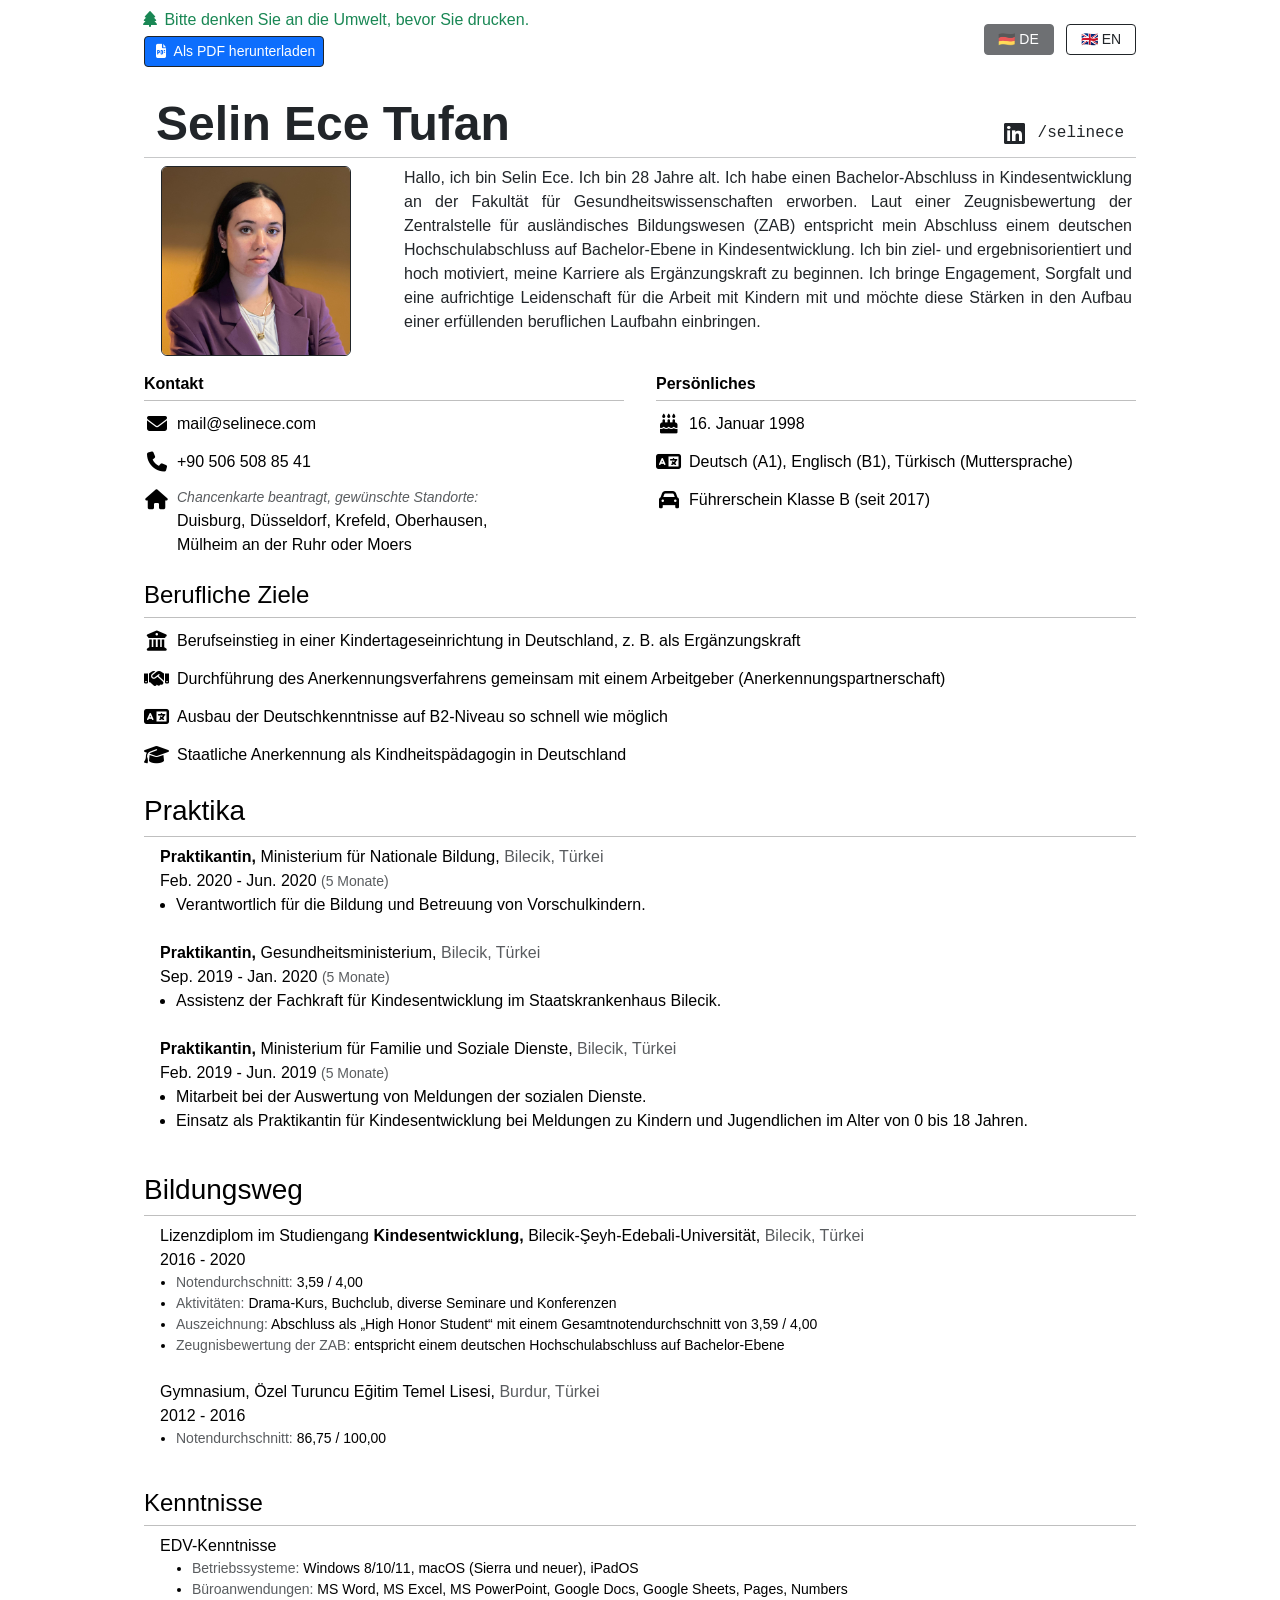
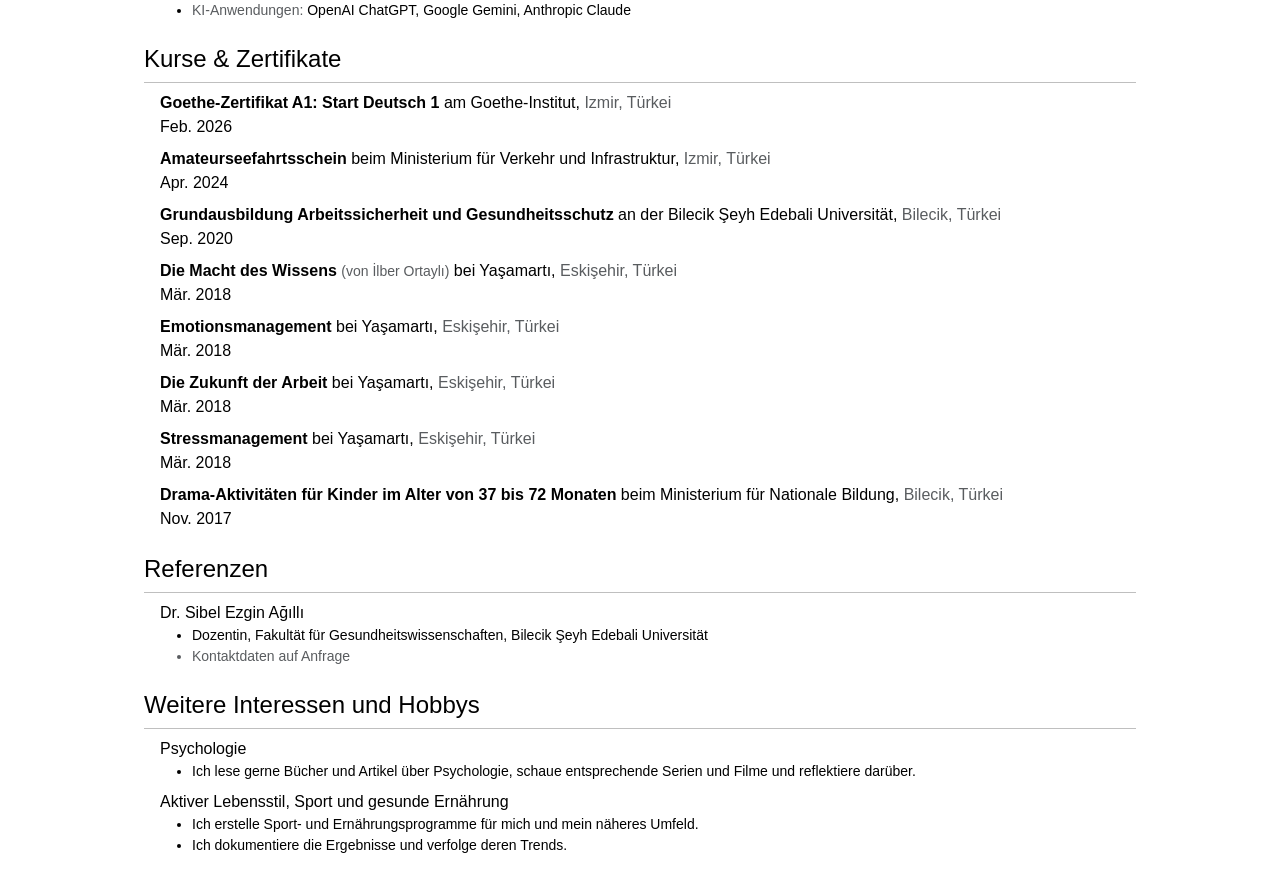
==== commit 813a9649: "Fix wording precision in German and English CV text - German: fix German-goal phrasing, clarify 0-18" ====
--- a/index.html
+++ b/index.html
@@ -214,7 +214,7 @@
                         <i class="fas fa-language fa-fw"></i>
                     </td>
                     <td class="align-middle">
-                        Deutschkenntnisse so schnell wie möglich auf B2-Niveau
+                        Ausbau der Deutschkenntnisse auf B2-Niveau so schnell wie möglich
                     </td>
                 </tr>
                 <tr>
@@ -325,7 +325,7 @@
                         <ul>
                             <li>Mitarbeit bei der Auswertung von Meldungen der sozialen Dienste.
                             </li>
-                            <li>Einsatz als Praktikantin für Kindesentwicklung bei Meldungen im Alter von 0-18 Jahren.
+                            <li>Einsatz als Praktikantin für Kindesentwicklung bei Meldungen zu Kindern und Jugendlichen im Alter von 0 bis 18 Jahren.
                             </li>
                         </ul>
                     </td>
@@ -584,7 +584,7 @@
                     <td colspan="2">
                         <div class="row justify-content-between me-1 ms-1">
                             <div>
-                                <b>Dramatische Aktivitäten für Kinder im Alter von 37-72 Monaten</b>
+                                <b>Drama-Aktivitäten für Kinder im Alter von 37 bis 72 Monaten</b>
                                 beim Ministerium für Nationale Bildung,
                                 <span class="text-muted">Bilecik, Türkei</span>
                             </div>
